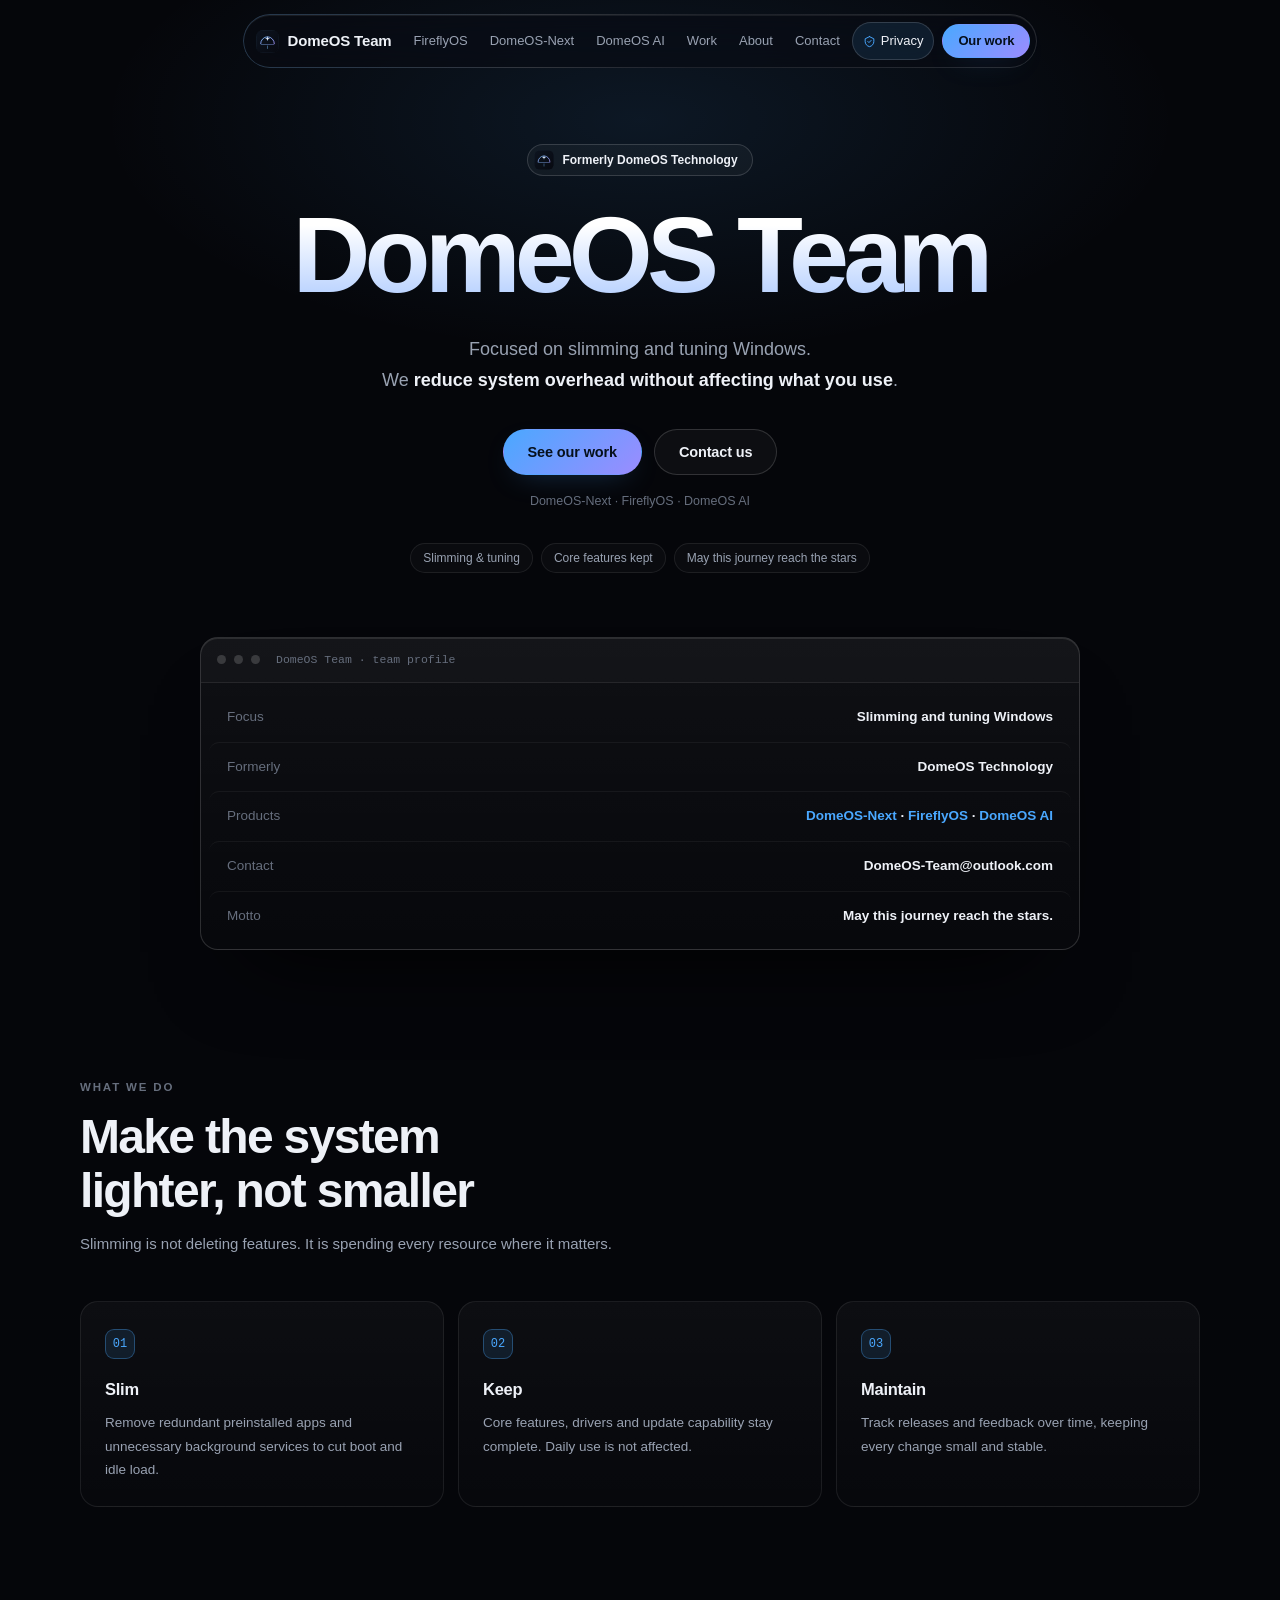
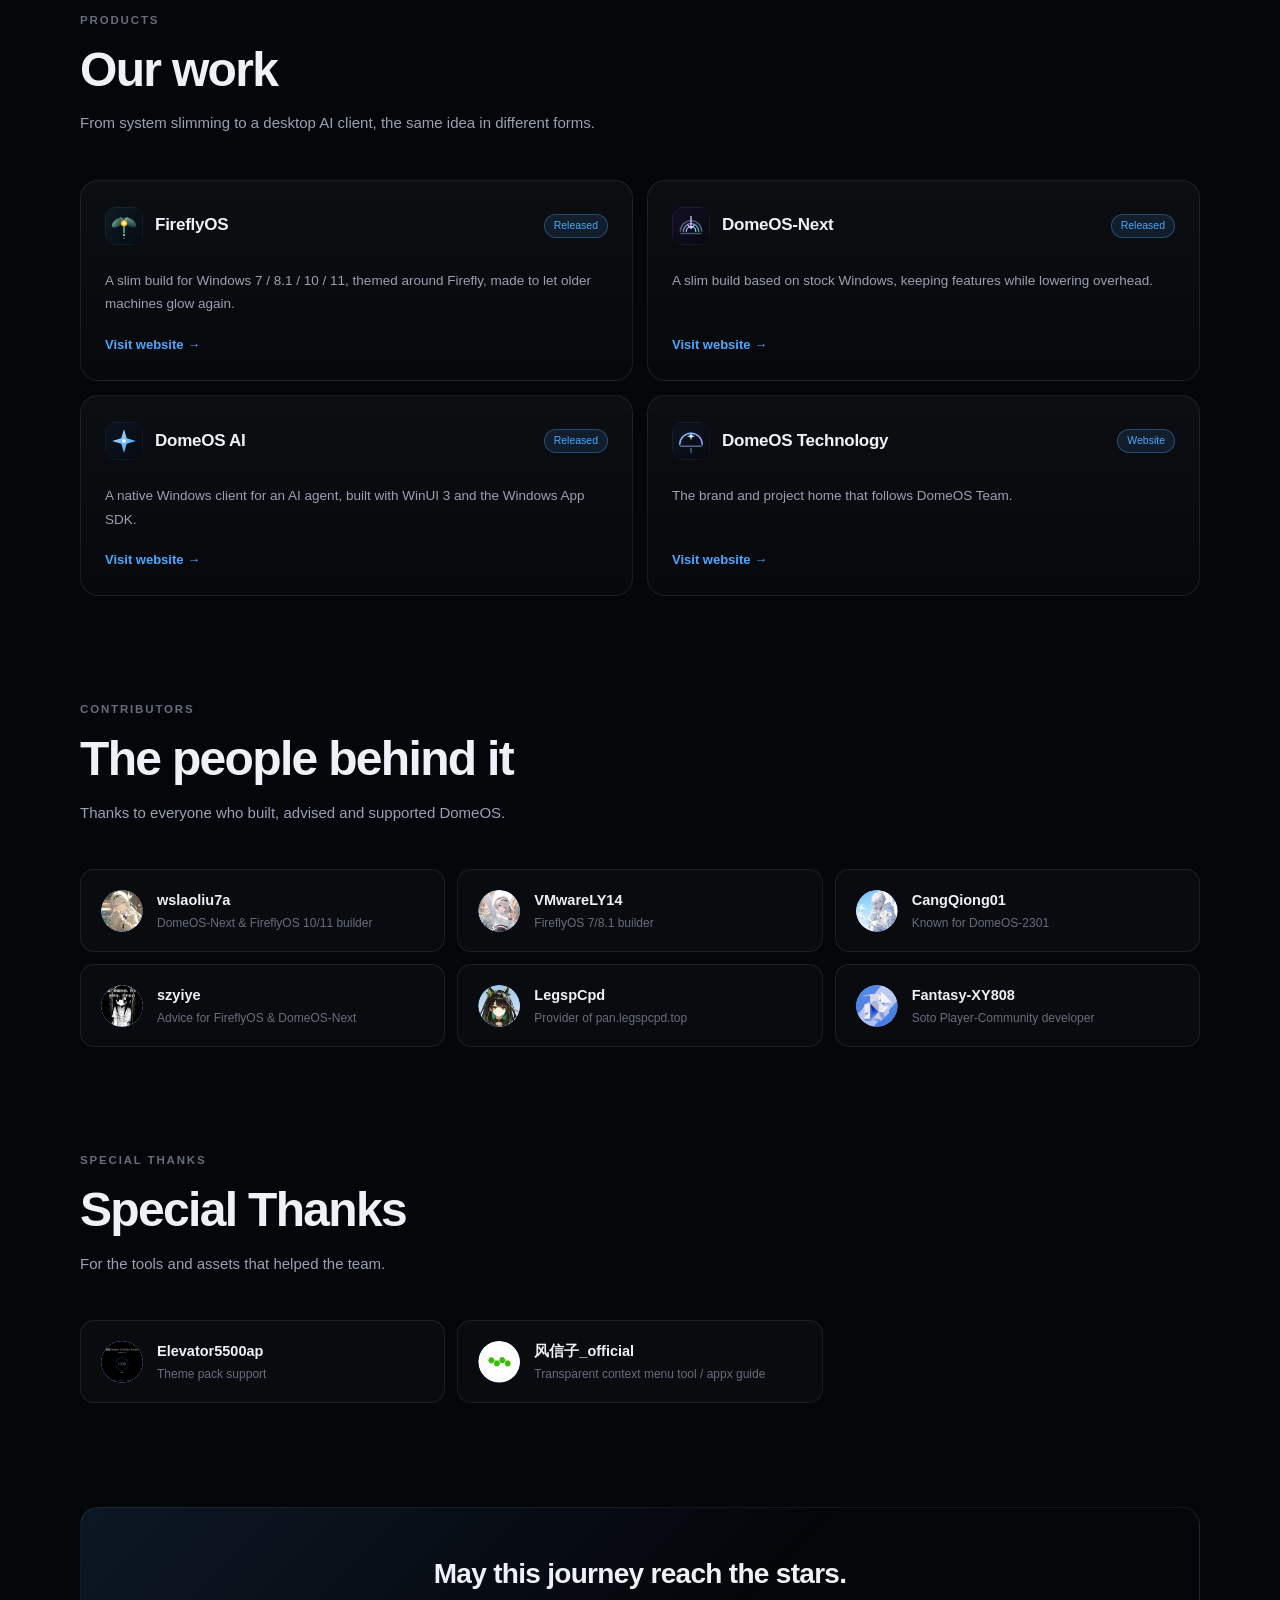
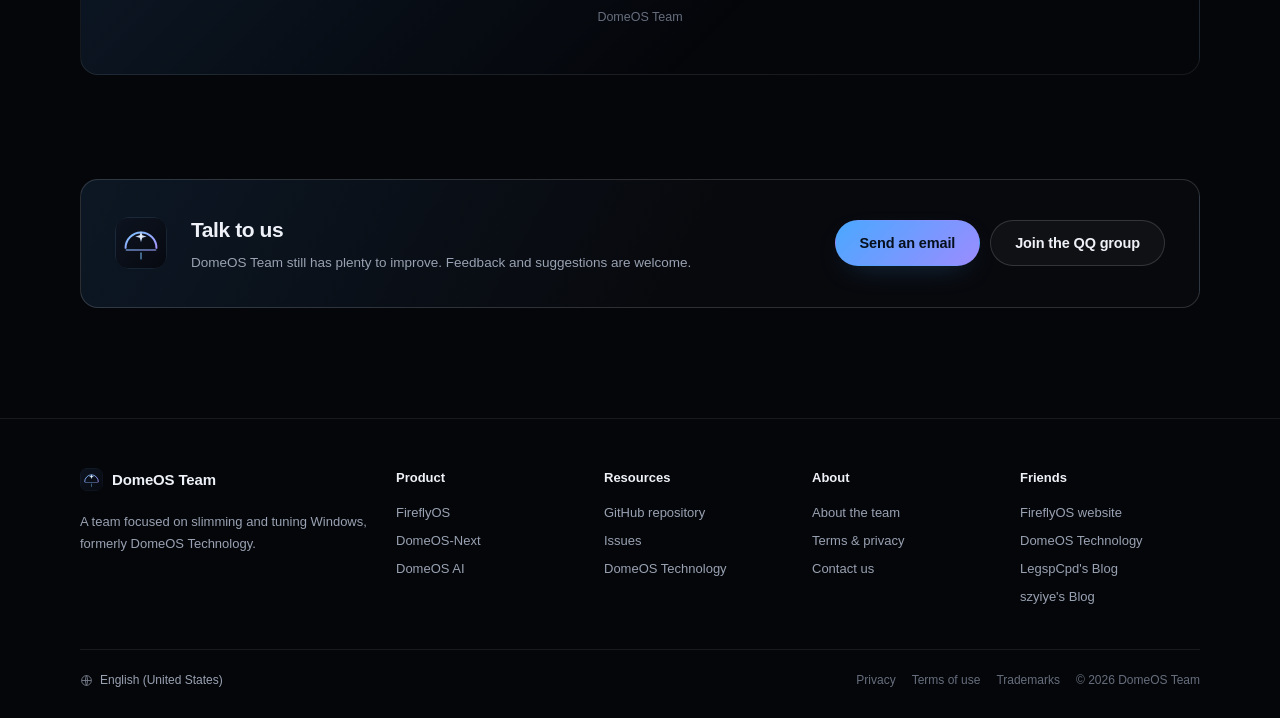
==== en/index.html @ 88a4a245 "feat: 光标特色化并修复点击缩放" ====
<!DOCTYPE html>
<html lang="en">
<head>
<meta charset="UTF-8" />
<meta name="viewport" content="width=device-width, initial-scale=1.0" />
<title>DomeOS Team — Slimming and tuning Windows</title>
<meta name="description" content="DomeOS Team focuses on slimming and tuning Windows. Formerly DomeOS Technology, the team builds DomeOS-Next, FireflyOS and DomeOS AI." />
<meta name="theme-color" content="#05060a" />
<meta name="color-scheme" content="dark" />
<meta property="og:type" content="website" />
<meta property="og:title" content="DomeOS Team — Slimming and tuning Windows" />
<meta property="og:description" content="We reduce Windows overhead without affecting what you use." />
<link rel="icon" href="../assets/logo.svg" type="image/svg+xml" />
<style>html{background:#05060a;color-scheme:dark}</style>
<link rel="stylesheet" href="../assets/style.css?v=8" />
<link rel="stylesheet" href="../assets/theme.css" />
</head>
<body>

<div class="bg-scene" aria-hidden="true">
  <span class="orb o1"></span>
  <span class="orb o2"></span>
</div>

<header class="site-header">
  <div class="nav-inner">
    <a class="brand" href="#" aria-label="DomeOS Team home">
      <img class="mark" src="../assets/logo.svg" alt="" />
      <span>DomeOS Team</span>
    </a>
    <nav class="nav-links" id="navLinks" aria-label="Main navigation">
      <span class="nav-hover" aria-hidden="true"></span>
      <a href="https://liu7pro.github.io/FireflyOS/">FireflyOS</a>
      <a href="https://liu7pro.github.io/DomeOS-Next/">DomeOS-Next</a>
      <a href="https://liu7pro.github.io/">DomeOS AI</a>
      <a href="#products">Work</a>
      <a href="#people">About</a>
      <a href="#contact">Contact</a>
      <a class="nav-privacy" href="../legal.html" aria-label="Terms and privacy policy">
        <svg viewBox="0 0 24 24" fill="none" stroke="currentColor" stroke-width="1.8" stroke-linecap="round" stroke-linejoin="round"><path d="M12 3l8 4v5c0 4.5-3.4 8.6-8 9.5C7.4 20.6 4 16.5 4 12V7l8-4z" /><path d="m9 12 2 2 4-4" /></svg>
        Privacy
      </a>
    </nav>
    <div class="nav-actions">
      <a class="btn btn-primary btn-sm" href="#products">Our work</a>
      <button class="menu-toggle" id="menuToggle" type="button" aria-label="Open menu" aria-expanded="false" aria-controls="navLinks">
        <svg width="17" height="17" viewBox="0 0 24 24" fill="none" stroke="currentColor" stroke-width="2" stroke-linecap="round"><path d="M4 7h16M4 12h16M4 17h16"/></svg>
      </button>
    </div>
  </div>
</header>

<main>
  <section class="hero">
    <div class="container">
      <div class="hero-badge">
        <img src="../assets/logo.svg" alt="" />
        <b>Formerly DomeOS Technology</b>
      </div>
      <h1>DomeOS Team</h1>
      <p class="lead">
        Focused on slimming and tuning Windows.<br />
        We <strong>reduce system overhead without affecting what you use</strong>.
      </p>
      <div class="hero-actions">
        <a class="btn btn-primary" href="#products">See our work</a>
        <a class="btn btn-ghost" href="#contact">Contact us</a>
      </div>
      <p class="hero-note">DomeOS-Next · FireflyOS · DomeOS AI</p>

      <div class="hero-chips">
        <span>Slimming &amp; tuning</span>
        <span>Core features kept</span>
        <span>May this journey reach the stars</span>
      </div>

      <div class="showcase reveal">
        <div class="showcase-head">
          <span class="dot"></span><span class="dot"></span><span class="dot"></span>
          <span class="showcase-title">DomeOS Team · team profile</span>
        </div>
        <div class="showcase-body">
          <div class="spec-row"><span>Focus</span><b>Slimming and tuning Windows</b></div>
          <div class="spec-row"><span>Formerly</span><b>DomeOS Technology</b></div>
          <div class="spec-row"><span>Products</span><b><em>DomeOS-Next</em> · <em>FireflyOS</em> · <em>DomeOS AI</em></b></div>
          <div class="spec-row"><span>Contact</span><b>DomeOS-Team@outlook.com</b></div>
          <div class="spec-row"><span>Motto</span><b>May this journey reach the stars.</b></div>
        </div>
      </div>
    </div>
  </section>

  <section class="section" id="about">
    <div class="container">
      <div class="section-head reveal">
        <span class="eyebrow">What We Do</span>
        <h2 class="section-title">Make the system lighter, not smaller</h2>
        <p class="section-sub">Slimming is not deleting features. It is spending every resource where it matters.</p>
      </div>

      <div class="grid-3">
        <article class="card reveal">
          <span class="card-index">01</span>
          <h3>Slim</h3>
          <p>Remove redundant preinstalled apps and unnecessary background services to cut boot and idle load.</p>
        </article>
        <article class="card reveal">
          <span class="card-index">02</span>
          <h3>Keep</h3>
          <p>Core features, drivers and update capability stay complete. Daily use is not affected.</p>
        </article>
        <article class="card reveal">
          <span class="card-index">03</span>
          <h3>Maintain</h3>
          <p>Track releases and feedback over time, keeping every change small and stable.</p>
        </article>
      </div>
    </div>
  </section>

  <section class="section" id="products">
    <div class="container">
      <div class="section-head reveal">
        <span class="eyebrow">Products</span>
        <h2 class="section-title">Our work</h2>
        <p class="section-sub">From system slimming to a desktop AI client, the same idea in different forms.</p>
      </div>

      <div class="grid-2">
        <article class="card product-card reveal">
          <div class="product-top">
            <img src="../assets/fireflyos.svg" alt="" />
            <h3>FireflyOS</h3>
            <span class="state">Released</span>
          </div>
          <p>A slim build for Windows 7 / 8.1 / 10 / 11, themed around Firefly, made to let older machines glow again.</p>
          <a class="product-link" href="https://liu7pro.github.io/FireflyOS/">Visit website →</a>
        </article>

        <article class="card product-card reveal">
          <div class="product-top">
            <img src="../assets/domeos-next.svg" alt="" />
            <h3>DomeOS-Next</h3>
            <span class="state">Released</span>
          </div>
          <p>A slim build based on stock Windows, keeping features while lowering overhead.</p>
          <a class="product-link" href="https://liu7pro.github.io/DomeOS-Next/">Visit website →</a>
        </article>

        <article class="card product-card reveal">
          <div class="product-top">
            <img src="../assets/domeos-ai.svg" alt="" />
            <h3>DomeOS AI</h3>
            <span class="state">Released</span>
          </div>
          <p>A native Windows client for an AI agent, built with WinUI 3 and the Windows App SDK.</p>
          <a class="product-link" href="https://liu7pro.github.io/">Visit website →</a>
        </article>

        <article class="card product-card reveal">
          <div class="product-top">
            <img src="../assets/logo.svg" alt="" />
            <h3>DomeOS Technology</h3>
            <span class="state">Website</span>
          </div>
          <p>The brand and project home that follows DomeOS Team.</p>
          <a class="product-link" href="https://cangqiong01.github.io/" target="_blank" rel="noopener">Visit website →</a>
        </article>
      </div>
    </div>
  </section>

  <section class="section" id="people">
    <div class="container">
      <div class="section-head reveal">
        <span class="eyebrow">Contributors</span>
        <h2 class="section-title">The people behind it</h2>
        <p class="section-sub">Thanks to everyone who built, advised and supported DomeOS.</p>
      </div>

      <div class="members">
        <div class="member reveal">
          <span class="avatar"><img src="../assets/people/wslaoliu7a.jpg" alt="" /></span>
          <div><b><a href="https://space.bilibili.com/1834614293" target="_blank" rel="noopener">wslaoliu7a</a></b><span>DomeOS-Next &amp; FireflyOS 10/11 builder</span></div>
        </div>
        <div class="member reveal">
          <span class="avatar"><img src="../assets/people/vmwarely14.jpg" alt="" /></span>
          <div><b><a href="https://space.bilibili.com/1227511340" target="_blank" rel="noopener">VMwareLY14</a></b><span>FireflyOS 7/8.1 builder</span></div>
        </div>
        <div class="member reveal">
          <span class="avatar"><img src="../assets/people/cangqiong01.jpg" alt="" /></span>
          <div><b><a href="https://space.bilibili.com/1995157657" target="_blank" rel="noopener">CangQiong01</a></b><span>Known for DomeOS-2301</span></div>
        </div>
        <div class="member reveal">
          <span class="avatar"><img src="../assets/people/szyiye.jpg" alt="" /></span>
          <div><b><a href="https://space.bilibili.com/3493112219437191" target="_blank" rel="noopener">szyiye</a></b><span>Advice for FireflyOS &amp; DomeOS-Next</span></div>
        </div>
        <div class="member reveal">
          <span class="avatar"><img src="../assets/people/legspcpd.jpg" alt="" /></span>
          <div><b><a href="https://space.bilibili.com/1614911881" target="_blank" rel="noopener">LegspCpd</a></b><span>Provider of pan.legspcpd.top</span></div>
        </div>
        <div class="member reveal">
          <span class="avatar"><img src="../assets/people/fantasy-xy808.jpg" alt="" /></span>
          <div><b><a href="https://github.com/Fantasy-XY808" target="_blank" rel="noopener">Fantasy-XY808</a></b><span>Soto Player-Community developer</span></div>
        </div>
      </div>
    </div>
  </section>

  <section class="section" id="special-thanks">
    <div class="container">
      <div class="section-head reveal">
        <span class="eyebrow">Special Thanks</span>
        <h2 class="section-title">Special Thanks</h2>
        <p class="section-sub">For the tools and assets that helped the team.</p>
      </div>

      <div class="members">
        <a class="member reveal" href="https://space.bilibili.com/449530793" target="_blank" rel="noopener">
          <span class="avatar"><img src="../assets/people/elevator5500ap.jpg" alt="" /></span>
          <div><b>Elevator5500ap</b><span>Theme pack support</span></div>
        </a>
        <a class="member reveal" href="https://space.bilibili.com/3494369573210315" target="_blank" rel="noopener">
          <span class="avatar"><img src="../assets/people/fengxinzi.jpg" alt="" /></span>
          <div><b>风信子_official</b><span>Transparent context menu tool / appx guide</span></div>
        </a>
      </div>
    </div>
  </section>

  <section class="section">
    <div class="container">
      <div class="quote reveal">
        <p>May this journey reach the stars.</p>
        <span>DomeOS Team</span>
      </div>
    </div>
  </section>

  <section class="section" id="contact">
    <div class="container">
      <div class="cta-panel reveal">
        <img src="../assets/logo.svg" alt="" />
        <div class="cta-text">
          <h2>Talk to us</h2>
          <p>DomeOS Team still has plenty to improve. Feedback and suggestions are welcome.</p>
        </div>
        <div class="cta-actions">
          <a class="btn btn-primary" href="mailto:DomeOS-Team@outlook.com">Send an email</a>
          <a class="btn btn-ghost" href="https://qun.qq.com/universal-share/share?ac=1&amp;authKey=lsKOJb8erMGhbsJXod%2B0XTAJxQ8RF/%2BQDX3nmfKz8e3SiW0r%2B7hkaf/28XpO9nh5&amp;busi_data=eyJncm91cENvZGUiOiIxMDQ5NTQyNDIwIiwidG9rZW4iOiJ4a1FiQUh0Q21RVmZxanIxY2dqbWt4aGc0bFlTWHdSUWsyQXdObTZ2cWdiSGEwT052ZmpMKzJ1WmozRFE4NWJEIiwidWluIjoiMTEwMTA5MzIwMyJ9&amp;data=-XsAtAnDk5faXxqsnAo9xvDbPF-DuU3LQBIiDjzuflaYwJnzTMtLfC0toC08eZRQzPF8kByGo5tEKezTOdJegwe347--ObzlwH6d-yCqGNU&amp;svctype=5&amp;tempid=h5_group_info" target="_blank" rel="noopener">Join the QQ group</a>
        </div>
      </div>
    </div>
  </section>
</main>

<footer class="site-footer">
  <div class="container footer-inner">
    <div class="footer-brand">
      <a class="brand" href="#">
        <img class="mark" src="../assets/logo.svg" alt="" />
        <span>DomeOS Team</span>
      </a>
      <p>A team focused on slimming and tuning Windows, formerly DomeOS Technology.</p>
    </div>
    <div class="footer-col">
      <h4>Product</h4>
      <a href="https://liu7pro.github.io/FireflyOS/">FireflyOS</a>
      <a href="https://liu7pro.github.io/DomeOS-Next/">DomeOS-Next</a>
      <a href="https://liu7pro.github.io/">DomeOS AI</a>
    </div>
    <div class="footer-col">
      <h4>Resources</h4>
      <a href="https://github.com/liu7pro/DomeOS-Team" target="_blank" rel="noopener">GitHub repository</a>
      <a href="https://github.com/liu7pro/DomeOS-Team/issues" target="_blank" rel="noopener">Issues</a>
      <a href="https://cangqiong01.github.io/" target="_blank" rel="noopener">DomeOS Technology</a>
    </div>
    <div class="footer-col">
      <h4>About</h4>
      <a href="#about">About the team</a>
      <a href="../legal.html">Terms &amp; privacy</a>
      <a href="mailto:DomeOS-Team@outlook.com">Contact us</a>
    </div>
    <div class="footer-col">
      <h4>Friends</h4>
      <a href="https://liu7pro.github.io/FireflyOS/">FireflyOS website</a>
      <a href="https://cangqiong01.github.io/" target="_blank" rel="noopener">DomeOS Technology</a>
      <a href="https://www.legspcpd.top/" target="_blank" rel="noopener">LegspCpd's Blog</a>
      <a href="https://blog.szyiye.cn" target="_blank" rel="noopener">szyiye's Blog</a>
    </div>
  </div>
  <div class="container footer-bottom">
    <a class="footer-lang" href="../index.html">
      <svg viewBox="0 0 24 24" fill="none" stroke="currentColor" stroke-width="1.6"><circle cx="12" cy="12" r="9" /><path d="M3 12h18M12 3c2.5 2.6 2.5 15.4 0 18M12 3c-2.5 2.6-2.5 15.4 0 18" /></svg>
      English (United States)
    </a>
    <div class="footer-legal">
      <a href="../legal.html">Privacy</a>
      <a href="../legal.html">Terms of use</a>
      <a href="https://liu7pro.github.io/about.html">Trademarks</a>
      <a href="https://liu7pro.github.io/DomeOS-Team/">© <span id="year">2026</span> DomeOS Team</a>
    </div>
  </div>
</footer>

<script src="../assets/main.js?v=8"></script>
</body>
</html>
---- assets/style.css ----
/* ============================================================
   DomeOS 系列官网 — 公共样式
   深色单主题 / 高斯模糊玻璃 / 胶囊按钮 / 入场动画
   ============================================================ */

:root {
  --bg: #05060a;
  --bg-soft: #080a10;
  --surface: #0b0e14;
  --surface-2: #10141c;
  --border: rgba(255, 255, 255, 0.08);
  --border-strong: rgba(255, 255, 255, 0.15);
  --text: #eef1f7;
  --muted: #99a2b2;
  --faint: #666e7d;
  --accent: #4aa8ff;
  --accent-2: #9b8cff;
  --accent-soft: rgba(74, 168, 255, 0.12);
  --accent-line: rgba(74, 168, 255, 0.35);
  --h1-end: #a9c8ff;
  --btn-text: #06101c;
  --radius: 18px;
  --max: 1120px;
  --header-h: 72px;
  --ease: cubic-bezier(0.22, 1, 0.36, 1);
  --font: "Segoe UI Variable Display", "Segoe UI", -apple-system,
    BlinkMacSystemFont, "Microsoft YaHei UI", "PingFang SC", "Hiragino Sans GB",
    sans-serif;
  --mono: "Cascadia Code", "SFMono-Regular", Consolas, "Liberation Mono", monospace;
  color-scheme: dark;
}

*,
*::before,
*::after { box-sizing: border-box; }

html {
  scroll-behavior: smooth;
  -webkit-text-size-adjust: 100%;
}

body {
  margin: 0;
  font-family: var(--font);
  background: var(--bg);
  color: var(--text);
  font-size: 16px;
  line-height: 1.7;
  -webkit-font-smoothing: antialiased;
  overflow-x: hidden;
}

a { color: inherit; text-decoration: none; }
img, svg { display: block; max-width: 100%; }
h1, h2, h3, h4, p, ul, li, figure { margin: 0; padding: 0; }
li { list-style: none; }
button { font: inherit; color: inherit; background: none; border: none; }

.container {
  width: min(var(--max), calc(100% - 48px));
  margin-inline: auto;
}

/* ---------- 背景 ---------- */
.bg-scene {
  position: fixed;
  inset: 0;
  z-index: -1;
  overflow: hidden;
  pointer-events: none;
  background: var(--bg);
}
.bg-scene .orb {
  position: absolute;
  width: 58vw;
  height: 58vw;
  max-width: 820px;
  max-height: 820px;
  border-radius: 50%;
  filter: blur(90px);
  opacity: 0.24;
  animation: orbMove 30s ease-in-out infinite alternate;
}
.bg-scene .o1 {
  top: -22vw;
  left: 2vw;
  background: radial-gradient(circle, var(--accent), transparent 66%);
}
.bg-scene .o2 {
  top: 8vh;
  right: -20vw;
  background: radial-gradient(circle, var(--accent-2), transparent 66%);
  opacity: 0.18;
  animation-delay: -14s;
  animation-duration: 36s;
}
@keyframes orbMove {
  from { transform: translate3d(0, 0, 0) scale(1); }
  to { transform: translate3d(46px, 34px, 0) scale(1.12); }
}

/* ---------- 顶部导航：悬浮胶囊 ---------- */
.site-header {
  position: sticky;
  top: 0;
  z-index: 50;
  padding: 14px 0 4px;
  background: transparent;
  pointer-events: none;
}
.site-header .container { pointer-events: auto; }
.nav-inner {
  pointer-events: auto;
  position: relative;
  width: fit-content;
  max-width: calc(100% - 32px);
  height: 54px;
  margin-inline: auto;
  padding: 4px 6px 4px 12px;
  display: flex;
  align-items: center;
  gap: 6px;
  border-radius: 999px;
  border: 1px solid rgba(255, 255, 255, 0.09);
  background: rgba(10, 12, 18, 0.64);
  backdrop-filter: blur(18px) saturate(160%);
  -webkit-backdrop-filter: blur(18px) saturate(160%);
  box-shadow: 0 18px 44px -30px rgba(0, 0, 0, 0.95),
    inset 0 1px 0 rgba(255, 255, 255, 0.07);
  transition: background 0.3s, border-color 0.3s, box-shadow 0.3s;
}
.nav-inner::before {
  content: "";
  position: absolute;
  inset: -1px;
  border-radius: inherit;
  padding: 1px;
  background: linear-gradient(
    110deg,
    var(--accent-line),
    rgba(255, 255, 255, 0.16) 38%,
    transparent 58%,
    rgba(255, 255, 255, 0.1)
  );
  -webkit-mask: linear-gradient(#000 0 0) content-box, linear-gradient(#000 0 0);
  -webkit-mask-composite: xor;
  mask: linear-gradient(#000 0 0) content-box, linear-gradient(#000 0 0);
  mask-composite: exclude;
  opacity: 0.55;
  pointer-events: none;
  transition: opacity 0.3s;
}
.site-header.scrolled .nav-inner {
  background: rgba(8, 10, 15, 0.86);
  border-color: rgba(255, 255, 255, 0.13);
  box-shadow: 0 24px 54px -32px rgba(0, 0, 0, 1),
    inset 0 1px 0 rgba(255, 255, 255, 0.09);
}
.site-header.scrolled .nav-inner::before { opacity: 0.8; }
.brand {
  display: inline-flex;
  align-items: center;
  gap: 9px;
  font-weight: 650;
  font-size: 15px;
  letter-spacing: -0.01em;
  white-space: nowrap;
}
.brand .mark { width: 23px; height: 23px; border-radius: 7px; }
.nav-links {
  position: relative;
  display: flex;
  align-items: center;
  gap: 2px;
  margin-left: 6px;
  margin-right: 2px;
  font-size: 13.5px;
  color: var(--muted);
}
.nav-hover {
  position: absolute;
  top: 50%;
  left: 0;
  width: var(--pill-w, 0px);
  height: 30px;
  border-radius: 999px;
  border: 1px solid var(--border);
  background: var(--accent-soft);
  transform: translate(var(--pill-x, 0px), -50%);
  opacity: 0;
  pointer-events: none;
  transition: transform 0.42s cubic-bezier(0.34, 1.56, 0.64, 1),
    width 0.42s cubic-bezier(0.34, 1.56, 0.64, 1), opacity 0.2s;
  z-index: 1;
}
.nav-links.pill-on .nav-hover { opacity: 1; }
.nav-links a {
  position: relative;
  z-index: 2;
  padding: 7px 10px;
  border-radius: 999px;
  font-size: 13px;
  transition: color 0.2s, background 0.2s;
}
.nav-links a:hover { color: var(--text); background: transparent; }
.nav-links a.nav-privacy {
  display: inline-flex;
  align-items: center;
  gap: 5px;
  color: var(--text);
  border: 1px solid var(--border-strong);
  background: var(--accent-soft);
}
.nav-links a.nav-privacy svg { width: 13px; height: 13px; color: var(--accent); }
.nav-links a.nav-privacy:hover { background: rgba(255, 255, 255, 0.08); }
.nav-actions { margin-left: 0; display: flex; align-items: center; gap: 4px; }
.nav-actions .btn-sm {
  height: 34px;
  padding: 0 15px;
  font-size: 13px;
  border-radius: 999px;
}
.menu-toggle {
  display: none;
  width: 32px;
  height: 32px;
  border-radius: 50%;
  border: 0;
  background: transparent;
  align-items: center;
  justify-content: center;
  color: var(--muted);
  cursor: pointer;
  transition: background 0.2s, color 0.2s;
}
.menu-toggle:hover { background: rgba(255, 255, 255, 0.06); color: var(--text); }


/* ---------- 按钮 ---------- */
.btn {
  display: inline-flex;
  align-items: center;
  justify-content: center;
  gap: 8px;
  height: 46px;
  padding: 0 24px;
  border-radius: 999px;
  font-size: 14.5px;
  font-weight: 600;
  letter-spacing: -0.01em;
  white-space: nowrap;
  border: 1px solid transparent;
  cursor: pointer;
  transition: background 0.24s, border-color 0.24s, color 0.24s,
    transform 0.24s var(--ease), box-shadow 0.24s;
}
.btn svg { width: 16px; height: 16px; flex: none; }
.btn-primary {
  background: linear-gradient(135deg, var(--accent), var(--accent-2));
  color: var(--btn-text);
  box-shadow: 0 10px 30px -14px var(--accent-line);
}
.btn-primary:hover {
  transform: translateY(-2px);
  box-shadow: 0 16px 34px -14px var(--accent-line);
  filter: brightness(1.06);
}
.btn-ghost {
  background: rgba(255, 255, 255, 0.035);
  border-color: var(--border-strong);
  color: var(--text);
}
.btn-ghost:hover {
  background: rgba(255, 255, 255, 0.08);
  border-color: rgba(255, 255, 255, 0.24);
  transform: translateY(-2px);
}
.btn-sm { height: 36px; padding: 0 16px; font-size: 13px; }

/* ---------- Hero ---------- */
.hero {
  position: relative;
  padding: 72px 0 24px;
  text-align: center;
}
.hero::before {
  content: "";
  position: absolute;
  inset: -120px 0 auto;
  height: 560px;
  background: radial-gradient(
    ellipse 60% 60% at 50% 30%,
    var(--accent-soft),
    transparent 70%
  );
  pointer-events: none;
}
.hero-badge {
  position: relative;
  display: inline-flex;
  align-items: center;
  gap: 8px;
  margin-bottom: 26px;
  padding: 5px 14px 5px 6px;
  border-radius: 999px;
  border: 1px solid var(--border-strong);
  background: rgba(255, 255, 255, 0.035);
  font-size: 12px;
  color: var(--muted);
}
.hero-badge img { width: 20px; height: 20px; border-radius: 6px; }
.hero-badge b { color: var(--text); font-weight: 600; }
.hero h1 {
  position: relative;
  font-size: clamp(52px, 9.2vw, 108px);
  line-height: 0.98;
  letter-spacing: -0.055em;
  font-weight: 760;
  background: linear-gradient(180deg, #ffffff 22%, var(--h1-end) 100%);
  -webkit-background-clip: text;
  background-clip: text;
  color: transparent;
  -webkit-text-fill-color: transparent;
}
.hero .lead {
  position: relative;
  max-width: 660px;
  margin: 26px auto 0;
  font-size: clamp(15.5px, 1.6vw, 18px);
  color: var(--muted);
  text-wrap: pretty;
}
.hero .lead strong { color: var(--text); font-weight: 600; }
.hero-actions {
  position: relative;
  display: flex;
  justify-content: center;
  flex-wrap: wrap;
  gap: 12px;
  margin-top: 34px;
}
.hero-note {
  margin-top: 16px;
  font-size: 12.5px;
  color: var(--faint);
}
.hero-note a { color: var(--muted); text-decoration: underline; text-underline-offset: 3px; }
.hero-note a:hover { color: var(--text); }

.hero-chips {
  position: relative;
  display: flex;
  justify-content: center;
  flex-wrap: wrap;
  gap: 8px;
  margin-top: 30px;
  font-size: 12px;
  color: var(--muted);
}
.hero-chips span {
  padding: 4px 12px;
  border-radius: 999px;
  border: 1px solid var(--border);
  background: rgba(255, 255, 255, 0.025);
}

/* ---------- 展示面板 ---------- */
.showcase {
  position: relative;
  max-width: 880px;
  margin: 64px auto 0;
  border: 1px solid var(--border-strong);
  border-radius: var(--radius);
  background: linear-gradient(180deg, rgba(255, 255, 255, 0.045), rgba(255, 255, 255, 0.012));
  box-shadow: 0 50px 90px -48px rgba(0, 0, 0, 0.95),
    inset 0 1px 0 rgba(255, 255, 255, 0.1);
  overflow: hidden;
}
.showcase-head {
  display: flex;
  align-items: center;
  gap: 8px;
  padding: 12px 16px;
  border-bottom: 1px solid var(--border);
  background: rgba(255, 255, 255, 0.02);
}
.dot { width: 9px; height: 9px; border-radius: 50%; background: rgba(255, 255, 255, 0.16); }
.showcase-title {
  margin-left: 8px;
  font-family: var(--mono);
  font-size: 11.5px;
  color: var(--faint);
}
.showcase-body { padding: 10px 8px 8px; }
.spec-row {
  display: flex;
  align-items: baseline;
  justify-content: space-between;
  gap: 20px;
  padding: 13px 18px;
  border-radius: 10px;
  font-size: 13.5px;
}
.spec-row + .spec-row { border-top: 1px solid rgba(255, 255, 255, 0.05); }
.spec-row span { color: var(--faint); flex: none; }
.spec-row b { color: var(--text); font-weight: 550; text-align: right; }
.spec-row b em {
  font-style: normal;
  color: var(--accent);
}

/* ---------- 通用区块 ---------- */
.section { padding: 104px 0 0; }
.section-head { max-width: 700px; margin-bottom: 44px; }
.section-head.center { margin-inline: auto; text-align: center; }
.eyebrow {
  display: block;
  margin-bottom: 12px;
  font-size: 11.5px;
  font-weight: 650;
  letter-spacing: 0.16em;
  text-transform: uppercase;
  color: var(--faint);
}
.section-title {
  font-size: clamp(32px, 4.4vw, 48px);
  line-height: 1.12;
  letter-spacing: -0.035em;
  font-weight: 650;
  text-wrap: balance;
}
.section-sub {
  margin-top: 14px;
  font-size: 15px;
  color: var(--muted);
  text-wrap: pretty;
}

/* ---------- 卡片网格 ---------- */
.grid-3 {
  display: grid;
  grid-template-columns: repeat(3, minmax(0, 1fr));
  gap: 14px;
}
.grid-2 {
  display: grid;
  grid-template-columns: repeat(2, minmax(0, 1fr));
  gap: 14px;
}
.card {
  position: relative;
  padding: 26px 24px 24px;
  border-radius: var(--radius);
  border: 1px solid var(--border);
  background: linear-gradient(180deg, rgba(255, 255, 255, 0.035), rgba(255, 255, 255, 0.012));
  transition: border-color 0.3s, transform 0.3s var(--ease), background 0.3s;
  overflow: hidden;
}
.card::after {
  content: "";
  position: absolute;
  inset: 0;
  border-radius: inherit;
  background: radial-gradient(380px circle at var(--mx, 50%) var(--my, 0%), var(--accent-soft), transparent 65%);
  opacity: 0;
  transition: opacity 0.3s;
  pointer-events: none;
}
.card:hover {
  border-color: var(--accent-line);
  transform: translateY(-4px);
}
.card:hover::after { opacity: 1; }
.card > * { position: relative; z-index: 1; }
.card-index {
  display: inline-flex;
  align-items: center;
  justify-content: center;
  width: 30px;
  height: 30px;
  margin-bottom: 16px;
  border-radius: 9px;
  border: 1px solid var(--accent-line);
  background: var(--accent-soft);
  color: var(--accent);
  font-family: var(--mono);
  font-size: 12px;
}
.card h3 {
  font-size: 16.5px;
  font-weight: 650;
  letter-spacing: -0.015em;
}
.card p {
  margin-top: 8px;
  font-size: 13.5px;
  line-height: 1.75;
  color: var(--muted);
}
.card .tags { display: flex; flex-wrap: wrap; gap: 6px; margin-top: 16px; }
.card .tags span {
  padding: 3px 9px;
  border-radius: 999px;
  border: 1px solid var(--border);
  font-size: 11px;
  color: var(--faint);
}

/* ---------- 版本 ---------- */
.versions {
  display: grid;
  grid-template-columns: repeat(4, minmax(0, 1fr));
  gap: 12px;
}
.version-card {
  padding: 22px 20px;
  border-radius: 15px;
  border: 1px solid var(--border);
  background: rgba(255, 255, 255, 0.022);
  transition: border-color 0.3s, transform 0.3s var(--ease);
}
.version-card:hover { border-color: var(--accent-line); transform: translateY(-3px); }
.version-card .v {
  font-family: var(--mono);
  font-size: 24px;
  font-weight: 650;
  letter-spacing: -0.04em;
  color: var(--text);
}
.version-card .v small {
  margin-left: 4px;
  font-family: var(--font);
  font-size: 11px;
  font-weight: 500;
  color: var(--accent);
}
.version-card p { margin-top: 6px; font-size: 12.5px; color: var(--muted); }
.version-card .maker {
  display: block;
  margin-top: 14px;
  padding-top: 12px;
  border-top: 1px solid var(--border);
  font-size: 11.5px;
  color: var(--faint);
}

/* ---------- 产品 ---------- */
.product-card { display: flex; flex-direction: column; }
.product-top { display: flex; align-items: center; gap: 12px; margin-bottom: 16px; }
.product-top img { width: 38px; height: 38px; border-radius: 11px; }
.product-top h3 { font-size: 17px; }
.product-top .state {
  margin-left: auto;
  padding: 2px 9px;
  border-radius: 999px;
  font-size: 10.5px;
  color: var(--accent);
  background: var(--accent-soft);
  border: 1px solid var(--accent-line);
}
.product-card p { flex: 1; }
.product-link {
  display: inline-flex;
  align-items: center;
  gap: 6px;
  margin-top: 18px;
  font-size: 13px;
  font-weight: 600;
  color: var(--accent);
}
.product-link:hover { gap: 10px; }
.product-link { transition: gap 0.2s var(--ease); }

/* ---------- 团队 ---------- */
.members {
  display: grid;
  grid-template-columns: repeat(3, minmax(0, 1fr));
  gap: 12px;
}
.member {
  display: flex;
  align-items: center;
  gap: 14px;
  padding: 18px 20px;
  border-radius: 14px;
  border: 1px solid var(--border);
  background: rgba(255, 255, 255, 0.022);
  color: inherit;
  text-decoration: none;
  transition: border-color 0.3s, background 0.3s;
}
.member:hover { border-color: var(--border-strong); background: rgba(255, 255, 255, 0.04); }
.avatar {
  display: grid;
  place-items: center;
  width: 42px;
  height: 42px;
  flex: none;
  border-radius: 50%;
  overflow: hidden;
  clip-path: circle(50%);
  font-size: 15px;
  font-weight: 700;
  color: var(--btn-text);
  background: linear-gradient(135deg, var(--accent), var(--accent-2));
}
.avatar img { width: 100%; height: 100%; border-radius: 50%; clip-path: circle(50%); object-fit: cover; }
.member b { display: block; font-size: 14.5px; font-weight: 600; }
.member > div > span { display: block; font-size: 12px; color: var(--faint); }
.member a { transition: color 0.2s; }
.member a:hover { color: var(--accent); }

/* ---------- 引言 ---------- */
.quote {
  padding: 46px 32px;
  border-radius: var(--radius);
  border: 1px solid var(--border);
  background: linear-gradient(135deg, var(--accent-soft), transparent 60%);
  text-align: center;
}
.quote p {
  font-size: clamp(20px, 2.6vw, 28px);
  font-weight: 650;
  letter-spacing: -0.025em;
  line-height: 1.45;
  text-wrap: balance;
}
.quote span {
  display: block;
  margin-top: 12px;
  font-size: 12.5px;
  color: var(--faint);
}

/* ---------- CTA ---------- */
.cta-panel {
  display: flex;
  align-items: center;
  flex-wrap: wrap;
  gap: 24px;
  padding: 32px 34px;
  border-radius: var(--radius);
  border: 1px solid var(--border-strong);
  background: linear-gradient(120deg, var(--accent-soft), rgba(255, 255, 255, 0.015) 55%);
}
.cta-panel img { width: 52px; height: 52px; border-radius: 15px; flex: none; }
.cta-text h2 { font-size: 21px; font-weight: 650; letter-spacing: -0.02em; }
.cta-text p { margin-top: 4px; font-size: 13.5px; color: var(--muted); }
.cta-actions { margin-left: auto; display: flex; gap: 10px; flex-wrap: wrap; }

/* ---------- 协议页 ---------- */
.legal-hero {
  padding: clamp(64px, 8vw, 104px) 0 32px;
  border-bottom: 1px solid var(--border);
}
.legal-hero .eyebrow { margin-bottom: 14px; }
.legal-hero h1 {
  margin: 0 0 16px;
  font-size: clamp(36px, 5.6vw, 60px);
  line-height: 1.08;
  letter-spacing: -0.04em;
  font-weight: 650;
}
.legal-hero p {
  max-width: 720px;
  margin: 0;
  font-size: 15px;
  line-height: 1.8;
  color: var(--muted);
}
.legal-toc {
  display: flex;
  flex-wrap: wrap;
  gap: 8px;
  margin-top: 28px;
}
.legal-toc a {
  padding: 6px 12px;
  border: 1px solid var(--border);
  border-radius: 999px;
  font-size: 12px;
  color: var(--muted);
  transition: color 0.2s, border-color 0.2s, background 0.2s;
}
.legal-toc a:hover {
  color: var(--text);
  border-color: var(--border-strong);
  background: rgba(255, 255, 255, 0.04);
}
.legal-doc {
  max-width: 860px;
  margin: 0 auto;
  padding: 48px 0 96px;
  font-size: 14px;
  line-height: 1.9;
  color: var(--muted);
}
.legal-doc h2 {
  margin: 46px 0 14px;
  font-size: 23px;
  line-height: 1.35;
  letter-spacing: -0.02em;
  font-weight: 650;
  color: var(--text);
}
.legal-doc h2:first-child { margin-top: 0; }
.legal-doc h3 {
  margin: 28px 0 8px;
  font-size: 16px;
  font-weight: 600;
  color: var(--text);
}
.legal-doc p { margin: 0 0 10px; }
.legal-doc strong { color: var(--text); font-weight: 600; }
.legal-doc ul { margin: 0 0 14px; padding-left: 20px; }
.legal-doc li { margin: 5px 0; }
.legal-doc a {
  color: var(--accent);
  text-decoration: underline;
  text-underline-offset: 3px;
}
.legal-doc blockquote {
  margin: 18px 0 22px;
  padding: 16px 20px;
  border: 1px solid var(--border);
  border-left: 3px solid var(--accent);
  border-radius: 12px;
  background: rgba(255, 255, 255, 0.03);
}
.legal-doc blockquote p:last-child { margin-bottom: 0; }
.legal-doc table {
  display: block;
  width: 100%;
  overflow-x: auto;
  margin: 18px 0 22px;
  border-collapse: collapse;
  font-size: 12.5px;
}
.legal-doc th,
.legal-doc td {
  border: 1px solid var(--border);
  padding: 8px 10px;
  text-align: left;
  vertical-align: top;
}
.legal-doc th {
  color: var(--text);
  background: rgba(255, 255, 255, 0.05);
}
.legal-doc code {
  padding: 1px 5px;
  border-radius: 5px;
  background: rgba(255, 255, 255, 0.08);
  font-size: 0.92em;
}
@media (max-width: 760px) {
  .legal-hero { padding-top: 52px; }
  .legal-doc { padding: 36px 0 72px; }
  .legal-doc h2 { font-size: 20px; }
}

/* ---------- 页脚 ---------- */
.site-footer {
  margin-top: 110px;
  border-top: 1px solid var(--border);
  padding: 48px 0 28px;
}
.footer-inner {
  display: grid;
  grid-template-columns: 1.6fr repeat(4, 1fr);
  gap: 28px;
}
.footer-brand p {
  max-width: 320px;
  margin-top: 12px;
  font-size: 13px;
  color: var(--muted);
}
.footer-col h4 { font-size: 13px; font-weight: 600; margin-bottom: 10px; }
.footer-col a {
  display: block;
  padding: 3px 0;
  font-size: 13px;
  color: var(--muted);
  transition: color 0.2s;
}
.footer-col a:hover { color: var(--text); }
.footer-bottom {
  display: flex;
  align-items: center;
  justify-content: space-between;
  gap: 12px;
  flex-wrap: wrap;
  margin-top: 38px;
  padding-top: 20px;
  border-top: 1px solid var(--border);
  font-size: 12px;
  color: var(--faint);
}
.footer-lang {
  display: inline-flex;
  align-items: center;
  gap: 7px;
  color: var(--muted);
  transition: color .2s;
}
.footer-lang:hover { color: var(--text); }
.footer-lang svg { width: 13px; height: 13px; opacity: .8; }
.footer-legal {
  display: flex;
  flex-wrap: wrap;
  align-items: center;
  gap: 16px;
}
.footer-legal a { color: var(--faint); transition: color .2s; }
.footer-legal a:hover { color: var(--text); }

/* ---------- 入场动画 ---------- */
.reveal {
  opacity: 0;
  transform: translateY(20px);
  transition: opacity 0.75s var(--ease), transform 0.75s var(--ease);
}
.reveal.in { opacity: 1; transform: none; }

/* ---------- 响应式 ---------- */
@media (max-width: 960px) {
  .grid-3, .members { grid-template-columns: repeat(2, minmax(0, 1fr)); }
}

@media (max-width: 760px) {
  .nav-inner { width: calc(100% - 24px); }
  .nav-links { display: none; }
  .nav-actions { margin-left: auto; }
  .menu-toggle { display: inline-flex; }
  .nav-links.open {
    display: flex;
    position: absolute;
    top: calc(100% + 10px);
    left: 0;
    right: 0;
    flex-direction: column;
    align-items: stretch;
    gap: 2px;
    margin: 0;
    padding: 8px;
    background: rgba(10, 12, 18, 0.96);
    border: 1px solid var(--border-strong);
    border-radius: 18px;
    box-shadow: 0 24px 56px -28px rgba(0, 0, 0, 0.95);
    backdrop-filter: blur(20px);
  }
  .nav-links.open a { padding: 11px 14px; font-size: 14px; border-radius: 12px; }
  .nav-links.open a:hover { background: rgba(255, 255, 255, 0.05); }
  .hero { padding-top: 54px; }
  .hero-badge { margin-bottom: 22px; }
  .hero .lead { margin-top: 22px; }
  .section { padding-top: 78px; }
  .grid-3, .grid-2, .members { grid-template-columns: 1fr; }
  .versions { grid-template-columns: repeat(2, minmax(0, 1fr)); }
  .cta-actions { margin-left: 0; width: 100%; }
  .cta-actions .btn { flex: 1; }
  .footer-inner { grid-template-columns: 1fr 1fr; }
  .footer-brand { grid-column: 1 / -1; }
}

@media (max-width: 560px) {
  .container { width: calc(100% - 32px); }
  .hero h1 { font-size: 44px; }
  .hero-actions .btn { flex: 1 1 100%; }
  .showcase { margin-top: 44px; }
  .spec-row { padding: 12px 14px; }
  .spec-row b { font-size: 12.5px; }
  .versions { grid-template-columns: 1fr; }
  .cta-panel { padding: 24px 22px; }
  .footer-inner { grid-template-columns: 1fr; }
  .quote { padding: 34px 22px; }
}

@media (prefers-reduced-motion: reduce) {
  html { scroll-behavior: auto; }
  *, *::before, *::after {
    animation: none !important;
    transition: none !important;
  }
  .reveal { opacity: 1; transform: none; }
}

:root{--cursor-ring:var(--accent);--cursor-fill:var(--accent-soft);--cursor-glow:rgba(255,255,255,.16)}

/* ---------- 自定义光标（参考 Moonshot） ---------- */
.cursor-ring,
.cursor-dot {
  position: fixed;
  top: 0;
  left: 0;
  pointer-events: none;
  z-index: 9999;
  border-radius: 50%;
  opacity: 0;
  will-change: transform, opacity;
}
.cursor-ring {
  width: 36px;
  height: 36px;
  margin: -18px 0 0 -18px;
  border: 1.5px solid var(--cursor-ring, rgba(255, 255, 255, .7));
  box-shadow: 0 0 22px var(--cursor-glow, rgba(255, 255, 255, .2));
  transition: width .32s cubic-bezier(.16, 1, .3, 1), height .32s cubic-bezier(.16, 1, .3, 1),
              margin .32s cubic-bezier(.16, 1, .3, 1), background-color .3s ease,
              border-color .3s ease, opacity .3s ease, rotate .4s cubic-bezier(.16, 1, .3, 1),
              box-shadow .3s ease;
}
.cursor-dot {
  width: 5px;
  height: 5px;
  margin: -2.5px 0 0 -2.5px;
  background: var(--cursor-ring, #fff);
  transition: opacity .3s ease;
}
.cursor-ring.is-hover {
  width: 56px;
  height: 56px;
  margin: -28px 0 0 -28px;
  border-color: var(--cursor-ring, #fff);
  background-color: var(--cursor-fill, rgba(255, 255, 255, .12));
}

@media (hover: none), (pointer: coarse) {
  .cursor-ring, .cursor-dot { display: none; }
}
@media (hover: hover) and (pointer: fine) {
  html, body, a, button, .btn, input, textarea, select, [role="button"] { cursor: none; }
}
.cursor-ring.is-hover{rotate:10deg}

/* Team：双轨道旋转，悬停加速 */
.cursor-ring::before,
.cursor-ring::after {
  content: "";
  position: absolute;
  border-radius: 50%;
  pointer-events: none;
}
.cursor-ring::before {
  inset: -6px;
  border: 1px solid transparent;
  border-top-color: var(--accent);
  border-right-color: rgba(255, 255, 255, .18);
  animation: cursor-spin 2.2s linear infinite;
}
.cursor-ring::after {
  top: -4px;
  left: 50%;
  width: 5px;
  height: 5px;
  margin-left: -2.5px;
  background: var(--accent);
  box-shadow: 0 0 10px var(--accent);
  animation: cursor-spin 3.4s linear infinite reverse;
  transform-origin: 2.5px 22px;
}
.cursor-ring.is-hover::before { animation-duration: .9s; }
.cursor-ring.is-hover::after { animation-duration: 1.2s; }
@keyframes cursor-spin { to { transform: rotate(360deg); } }
---- assets/theme.css ----
:root {
  --accent: #4aa8ff;
  --accent-2: #9b8cff;
  --accent-soft: rgba(74, 168, 255, 0.11);
  --accent-line: rgba(74, 168, 255, 0.34);
  --h1-end: #aecbff;
  --btn-text: #06101c;
}
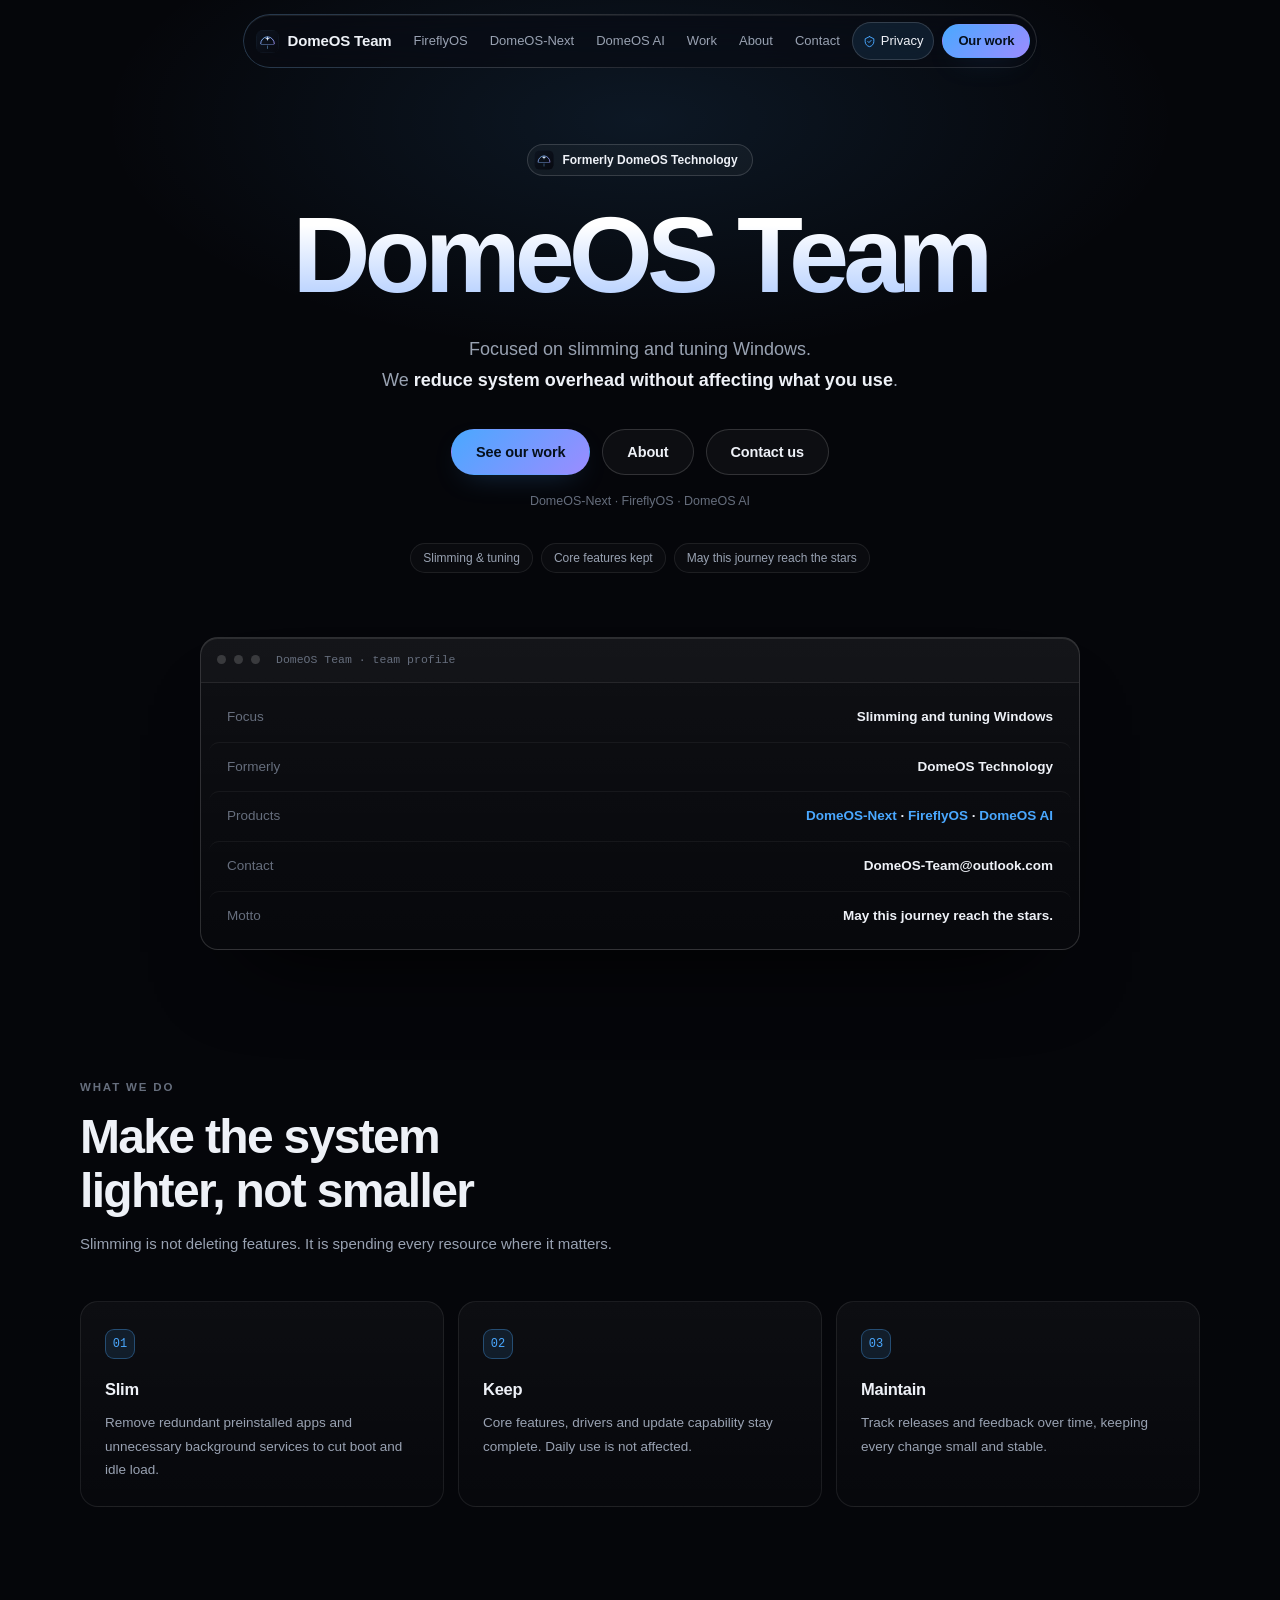
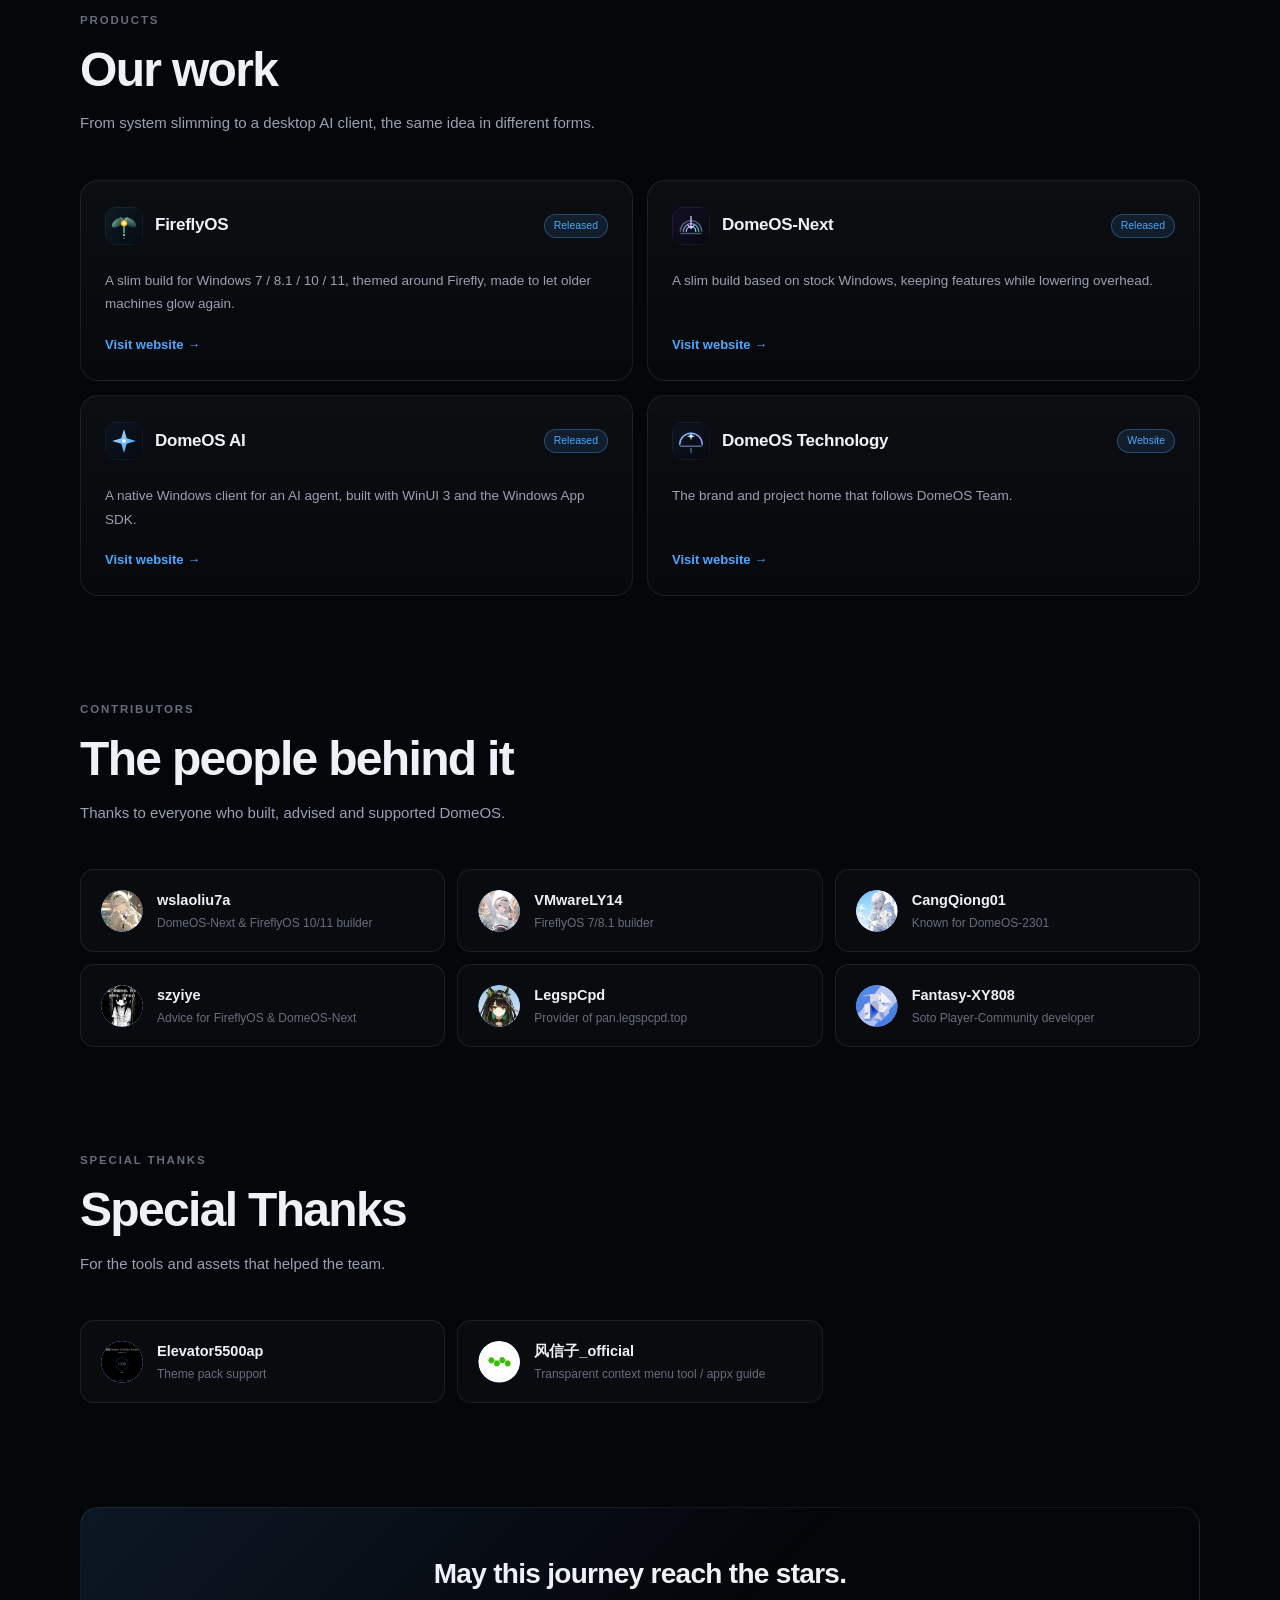
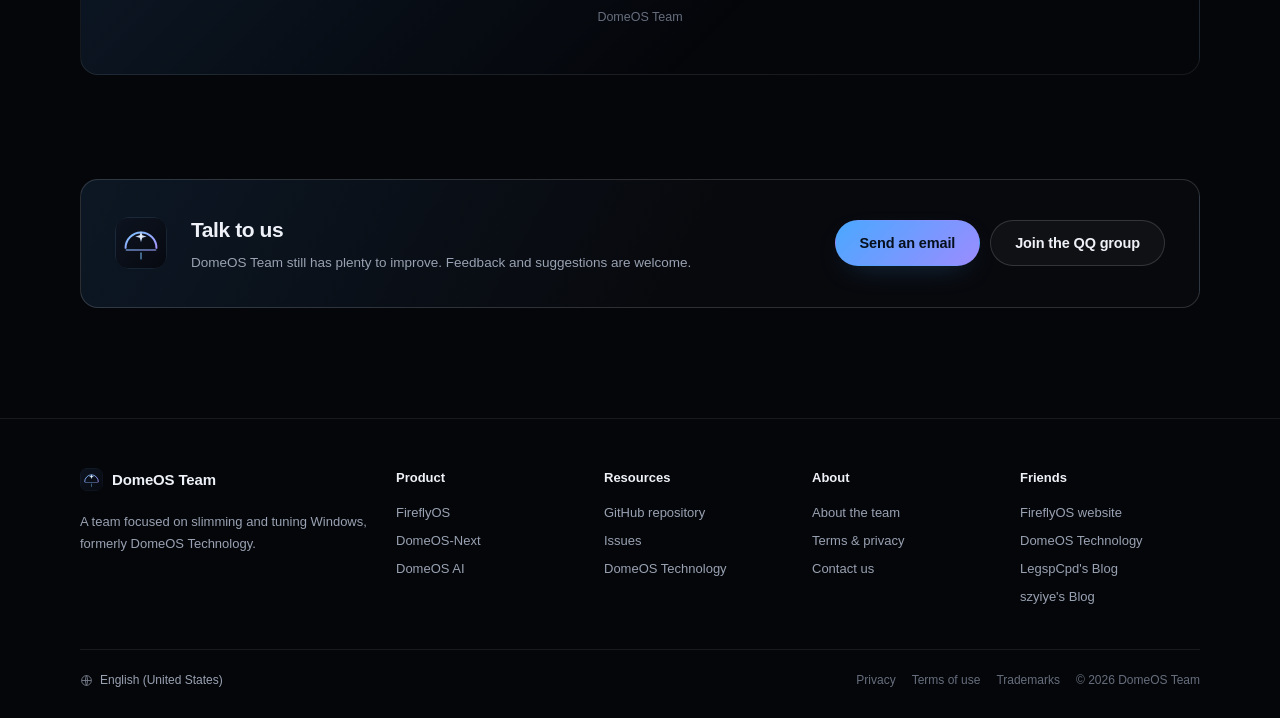
==== commit 146fd3f9: "feat: 首屏新增关于按钮" ====
--- a/en/index.html
+++ b/en/index.html
@@ -64,6 +64,7 @@
       </p>
       <div class="hero-actions">
         <a class="btn btn-primary" href="#products">See our work</a>
+        <a class="btn btn-ghost" href="#people">About</a>
         <a class="btn btn-ghost" href="#contact">Contact us</a>
       </div>
       <p class="hero-note">DomeOS-Next · FireflyOS · DomeOS AI</p>
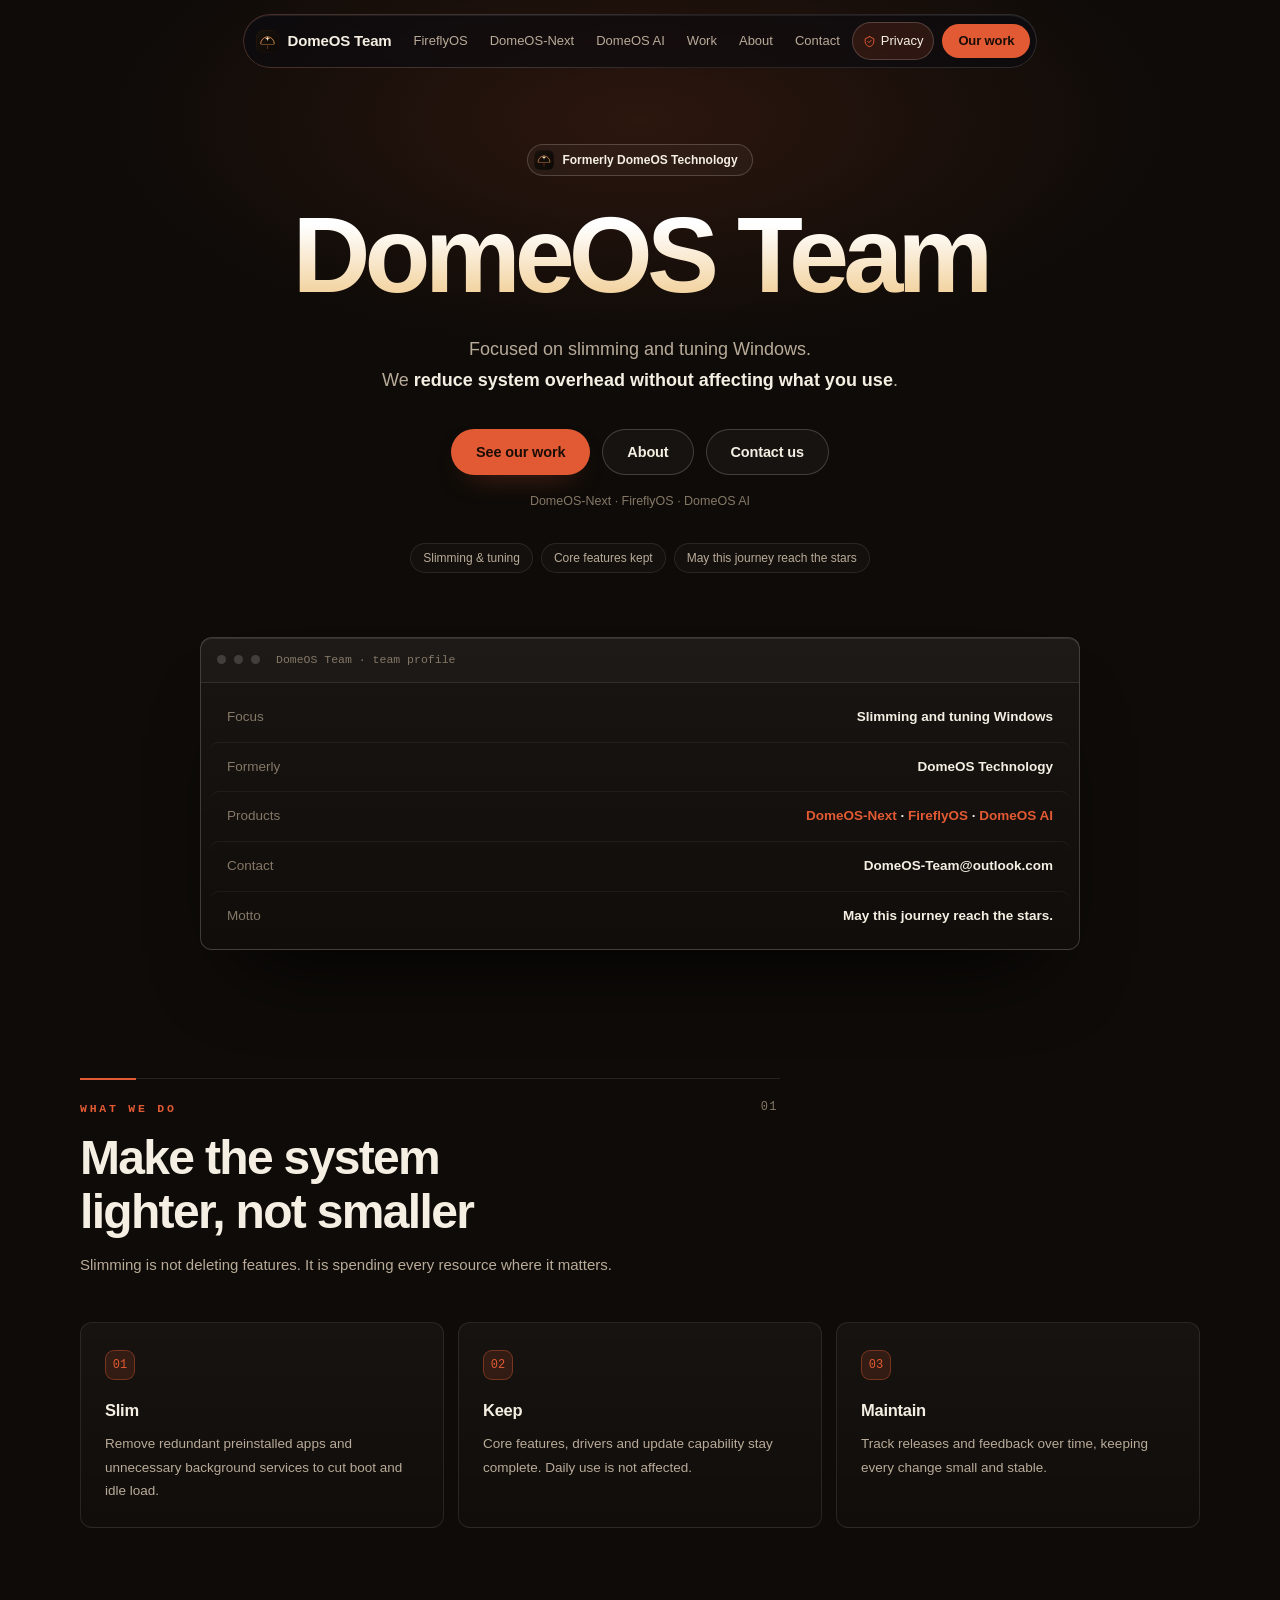
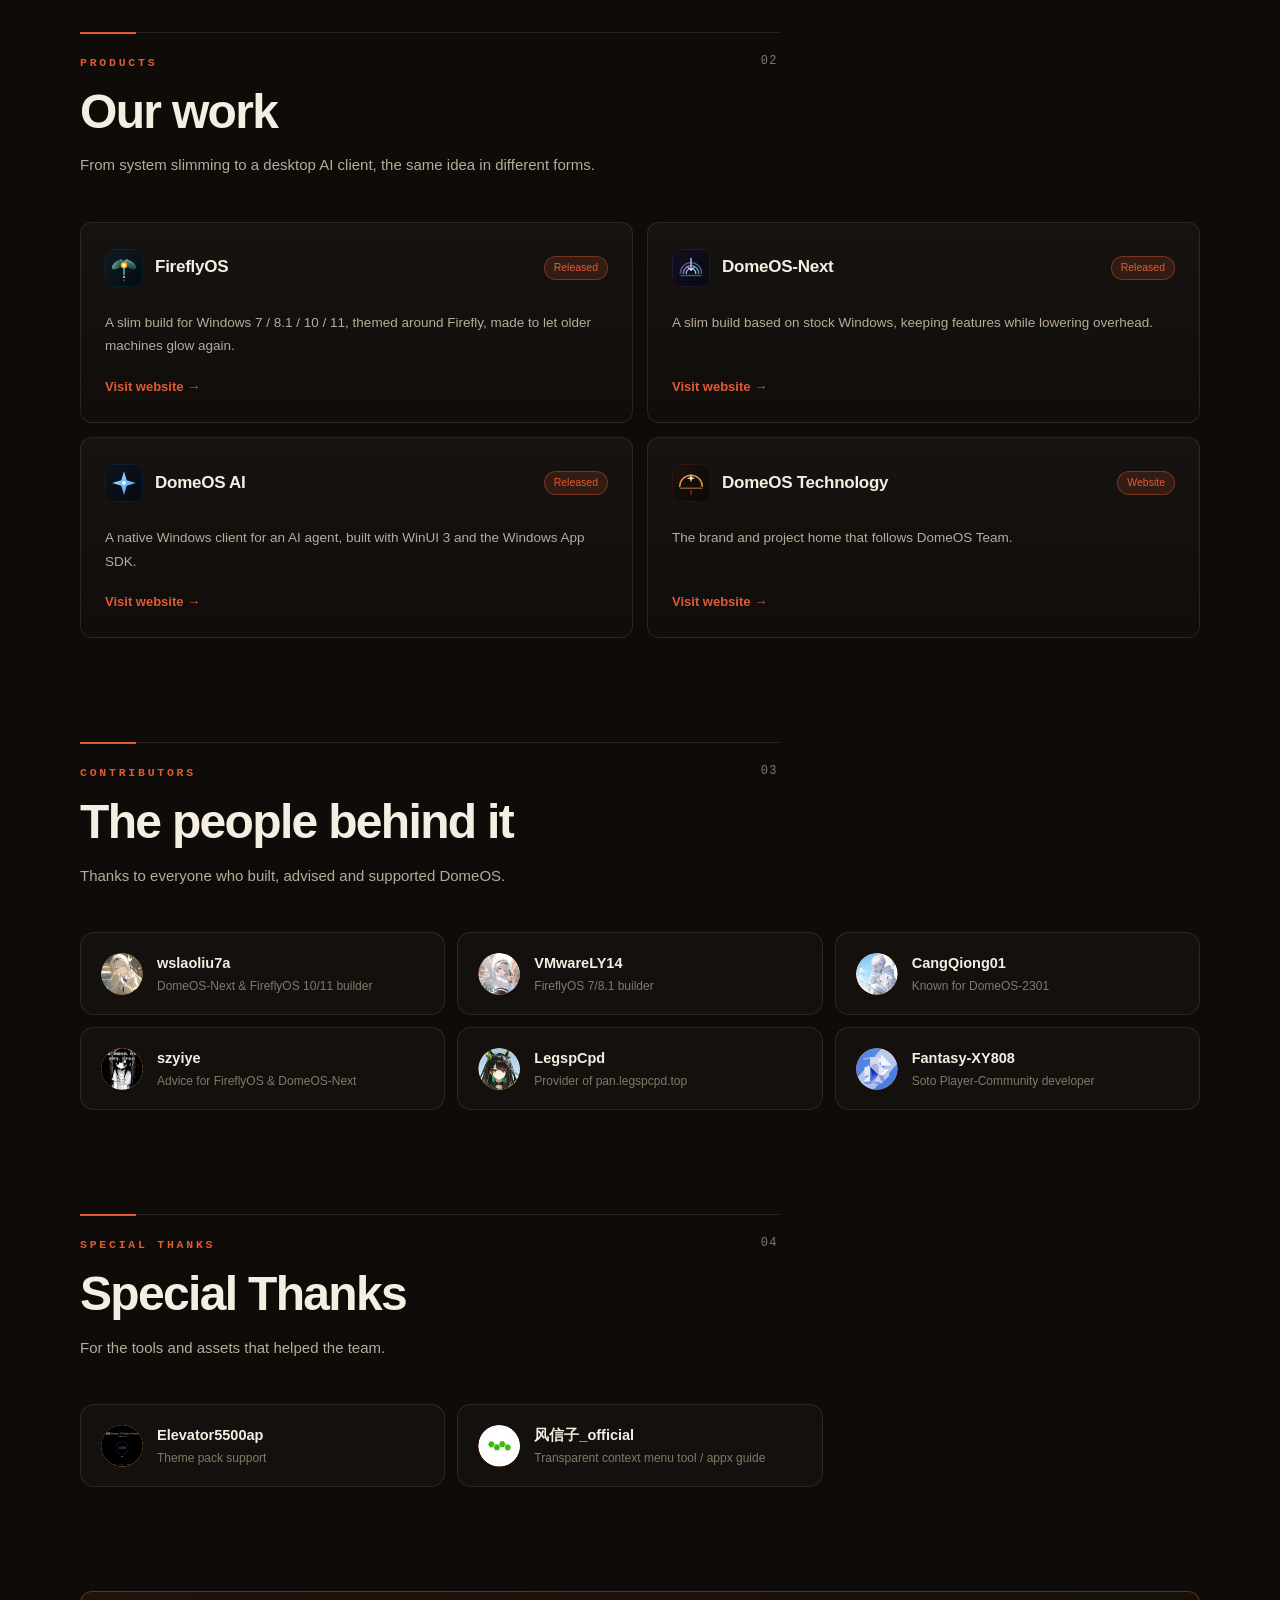
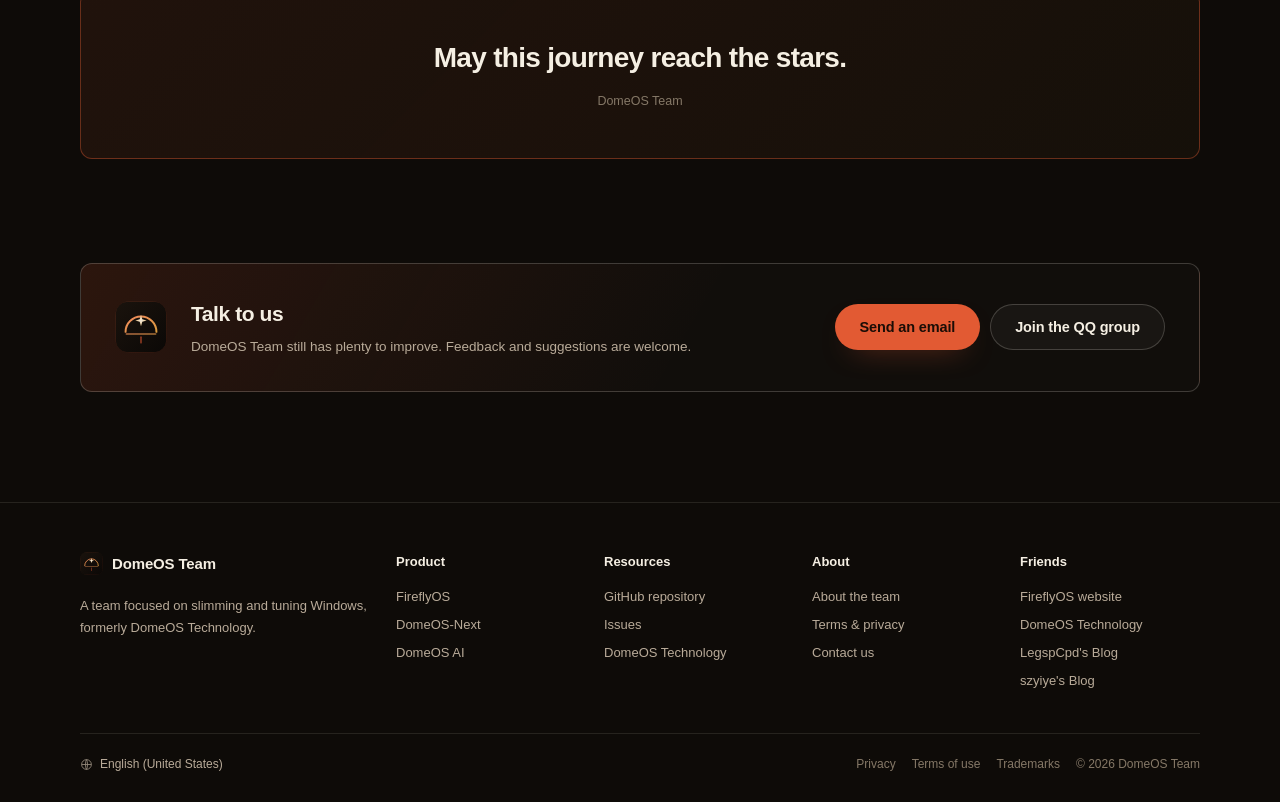
==== commit f23dc59f: "feat: 朱红琥珀印刷风配色与光标修复" ====
--- a/en/index.html
+++ b/en/index.html
@@ -12,7 +12,7 @@
 <meta property="og:description" content="We reduce Windows overhead without affecting what you use." />
 <link rel="icon" href="../assets/logo.svg" type="image/svg+xml" />
 <style>html{background:#05060a;color-scheme:dark}</style>
-<link rel="stylesheet" href="../assets/style.css?v=8" />
+<link rel="stylesheet" href="../assets/style.css?v=9" />
 <link rel="stylesheet" href="../assets/theme.css" />
 </head>
 <body>
@@ -304,6 +304,6 @@
   </div>
 </footer>
 
-<script src="../assets/main.js?v=8"></script>
+<script src="../assets/main.js?v=9"></script>
 </body>
 </html>
--- a/assets/style.css
+++ b/assets/style.css
@@ -4,22 +4,22 @@
    ============================================================ */
 
 :root {
-  --bg: #05060a;
-  --bg-soft: #080a10;
-  --surface: #0b0e14;
-  --surface-2: #10141c;
-  --border: rgba(255, 255, 255, 0.08);
-  --border-strong: rgba(255, 255, 255, 0.15);
-  --text: #eef1f7;
-  --muted: #99a2b2;
-  --faint: #666e7d;
-  --accent: #4aa8ff;
-  --accent-2: #9b8cff;
-  --accent-soft: rgba(74, 168, 255, 0.12);
-  --accent-line: rgba(74, 168, 255, 0.35);
-  --h1-end: #a9c8ff;
-  --btn-text: #06101c;
-  --radius: 18px;
+  --bg: #0e0b08;
+  --bg-soft: #13100b;
+  --surface: #17120d;
+  --surface-2: #1e1812;
+  --border: rgba(245, 239, 227, 0.10);
+  --border-strong: rgba(245, 239, 227, 0.20);
+  --text: #f5efe3;
+  --muted: #b9ab99;
+  --faint: #857867;
+  --accent: #e25a33;
+  --accent-2: #d99a3e;
+  --accent-soft: rgba(226, 90, 51, 0.14);
+  --accent-line: rgba(226, 90, 51, 0.40);
+  --h1-end: #f0c98b;
+  --btn-text: #1a0d06;
+  --radius: 12px;
   --max: 1120px;
   --header-h: 72px;
   --ease: cubic-bezier(0.22, 1, 0.36, 1);
@@ -930,9 +930,17 @@
   .cursor-ring, .cursor-dot { display: none; }
 }
 @media (hover: hover) and (pointer: fine) {
-  html, body, a, button, .btn, input, textarea, select, [role="button"] { cursor: none; }
-}
-.cursor-ring.is-hover{rotate:10deg}
+  html.cursor-ready,
+  html.cursor-ready body,
+  html.cursor-ready a,
+  html.cursor-ready button,
+  html.cursor-ready .btn,
+  html.cursor-ready input,
+  html.cursor-ready textarea,
+  html.cursor-ready select,
+  html.cursor-ready [role="button"] { cursor: none; }
+}
+
 
 /* Team：双轨道旋转，悬停加速 */
 .cursor-ring::before,
@@ -949,17 +957,108 @@
   border-right-color: rgba(255, 255, 255, .18);
   animation: cursor-spin 2.2s linear infinite;
 }
-.cursor-ring::after {
-  top: -4px;
-  left: 50%;
-  width: 5px;
-  height: 5px;
-  margin-left: -2.5px;
+.cursor-ring.is-hover::before { animation-duration: .9s; }
+@keyframes cursor-spin { to { transform: rotate(360deg); } }
+/* ---------- 印刷暖色主题 · 朱红 / 琥珀 / 象牙 ---------- */
+.eyebrow {
+  color: var(--accent);
+  font-family: var(--mono);
+  letter-spacing: .24em;
+}
+.card-index {
+  color: var(--accent);
+  border-color: var(--accent-line);
+  font-family: var(--mono);
+}
+.card:hover {
+  transform: translateY(-2px);
+  box-shadow: 0 26px 52px -38px rgba(0, 0, 0, .95);
+}
+.btn-primary {
   background: var(--accent);
-  box-shadow: 0 0 10px var(--accent);
-  animation: cursor-spin 3.4s linear infinite reverse;
-  transform-origin: 2.5px 22px;
-}
-.cursor-ring.is-hover::before { animation-duration: .9s; }
-.cursor-ring.is-hover::after { animation-duration: 1.2s; }
-@keyframes cursor-spin { to { transform: rotate(360deg); } }+  background-image: none;
+  color: var(--btn-text);
+  box-shadow: 0 12px 30px -18px rgba(226, 90, 51, .75);
+}
+.btn-primary:hover {
+  background: #ef6b44;
+  transform: translateY(-1px);
+}
+.member {
+  position: relative;
+  overflow: hidden;
+}
+.member::before {
+  content: "";
+  position: absolute;
+  left: 0;
+  top: 14px;
+  bottom: 14px;
+  width: 2px;
+  background: var(--accent);
+  opacity: 0;
+  transition: opacity .25s ease;
+}
+.member:hover {
+  border-color: var(--accent-line);
+  background: rgba(226, 90, 51, .06);
+}
+.member:hover::before { opacity: 1; }
+.member:hover .avatar { box-shadow: 0 0 0 4px rgba(226, 90, 51, .16); }
+.quote {
+  border-color: var(--accent-line);
+  background: linear-gradient(135deg, rgba(226, 90, 51, .09), rgba(217, 154, 62, .04));
+}
+.bg-scene .o1 { opacity: .20; }
+.bg-scene .o2 { opacity: .12; }
+.bg-scene::after {
+  content: "";
+  position: absolute;
+  inset: 0;
+  pointer-events: none;
+  opacity: .035;
+  background-image: url("data:image/svg+xml,%3Csvg xmlns='http://www.w3.org/2000/svg' width='120' height='120'%3E%3Cfilter id='n'%3E%3CfeTurbulence type='fractalNoise' baseFrequency='.9' numOctaves='3'/%3E%3C/filter%3E%3Crect width='120' height='120' filter='url(%23n)' opacity='.55'/%3E%3C/svg%3E");
+  mix-blend-mode: overlay;
+}
+
+/* ---------- 印刷目录式细节 ---------- */
+::selection { background: rgba(226, 90, 51, .35); color: var(--text); }
+main { counter-reset: sec; }
+.section-head {
+  position: relative;
+  padding-top: 20px;
+  border-top: 1px solid var(--border);
+}
+.section-head::before {
+  content: "";
+  position: absolute;
+  top: -1px;
+  left: 0;
+  width: 56px;
+  height: 2px;
+  background: var(--accent);
+}
+.section-head::after {
+  counter-increment: sec;
+  content: counter(sec, decimal-leading-zero);
+  position: absolute;
+  top: 18px;
+  right: 2px;
+  font-family: var(--mono);
+  font-size: 12px;
+  letter-spacing: .12em;
+  color: var(--faint);
+}
+.product-card::before {
+  content: "";
+  position: absolute;
+  left: 0;
+  right: 0;
+  top: 0;
+  height: 2px;
+  background: linear-gradient(90deg, var(--accent), var(--accent-2));
+  opacity: 0;
+  transition: opacity .3s ease;
+}
+.product-card:hover::before { opacity: 1; }
+.quote q { font-family: var(--mono); }
--- a/assets/theme.css
+++ b/assets/theme.css
@@ -1,8 +1,8 @@
 :root {
-  --accent: #4aa8ff;
-  --accent-2: #9b8cff;
-  --accent-soft: rgba(74, 168, 255, 0.11);
-  --accent-line: rgba(74, 168, 255, 0.34);
-  --h1-end: #aecbff;
-  --btn-text: #06101c;
+  --accent: #e25a33;
+  --accent-2: #d99a3e;
+  --accent-soft: rgba(226, 90, 51, 0.14);
+  --accent-line: rgba(226, 90, 51, 0.40);
+  --h1-end: #f0c98b;
+  --btn-text: #1a0d06;
 }
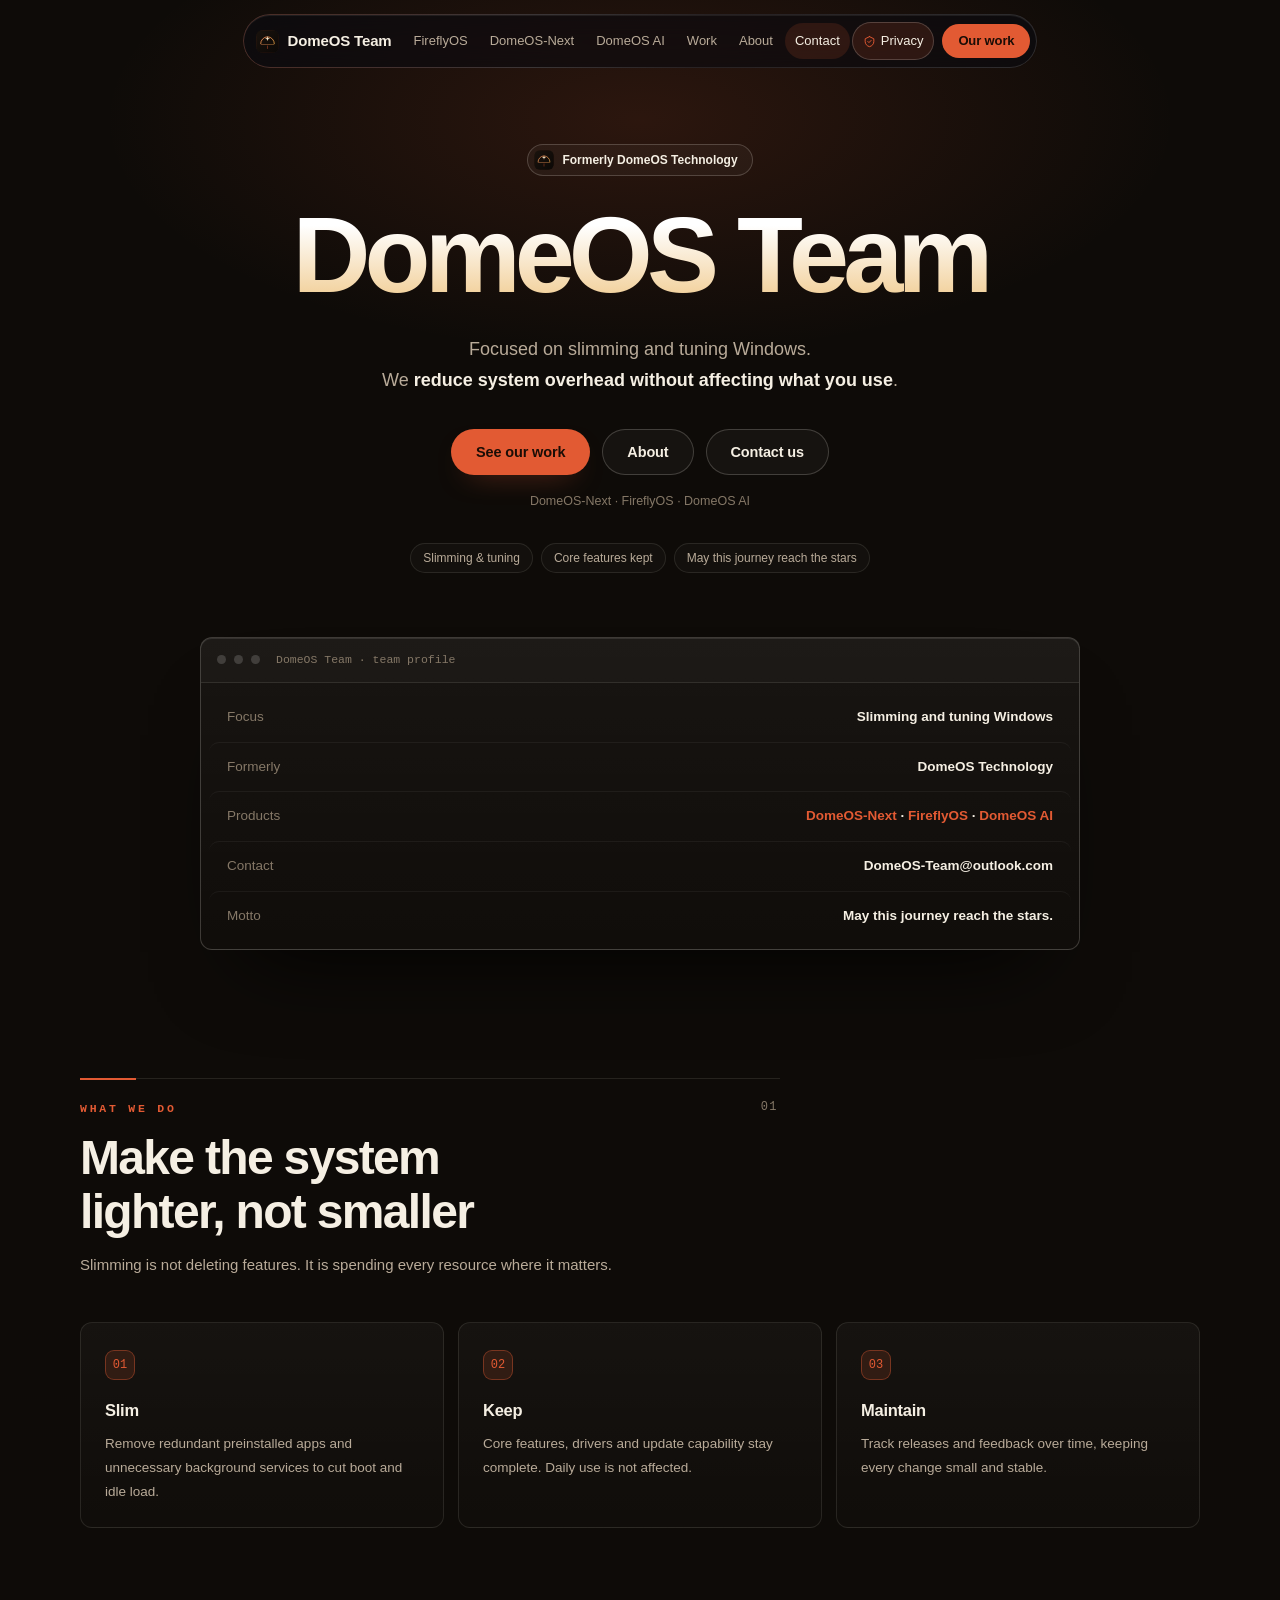
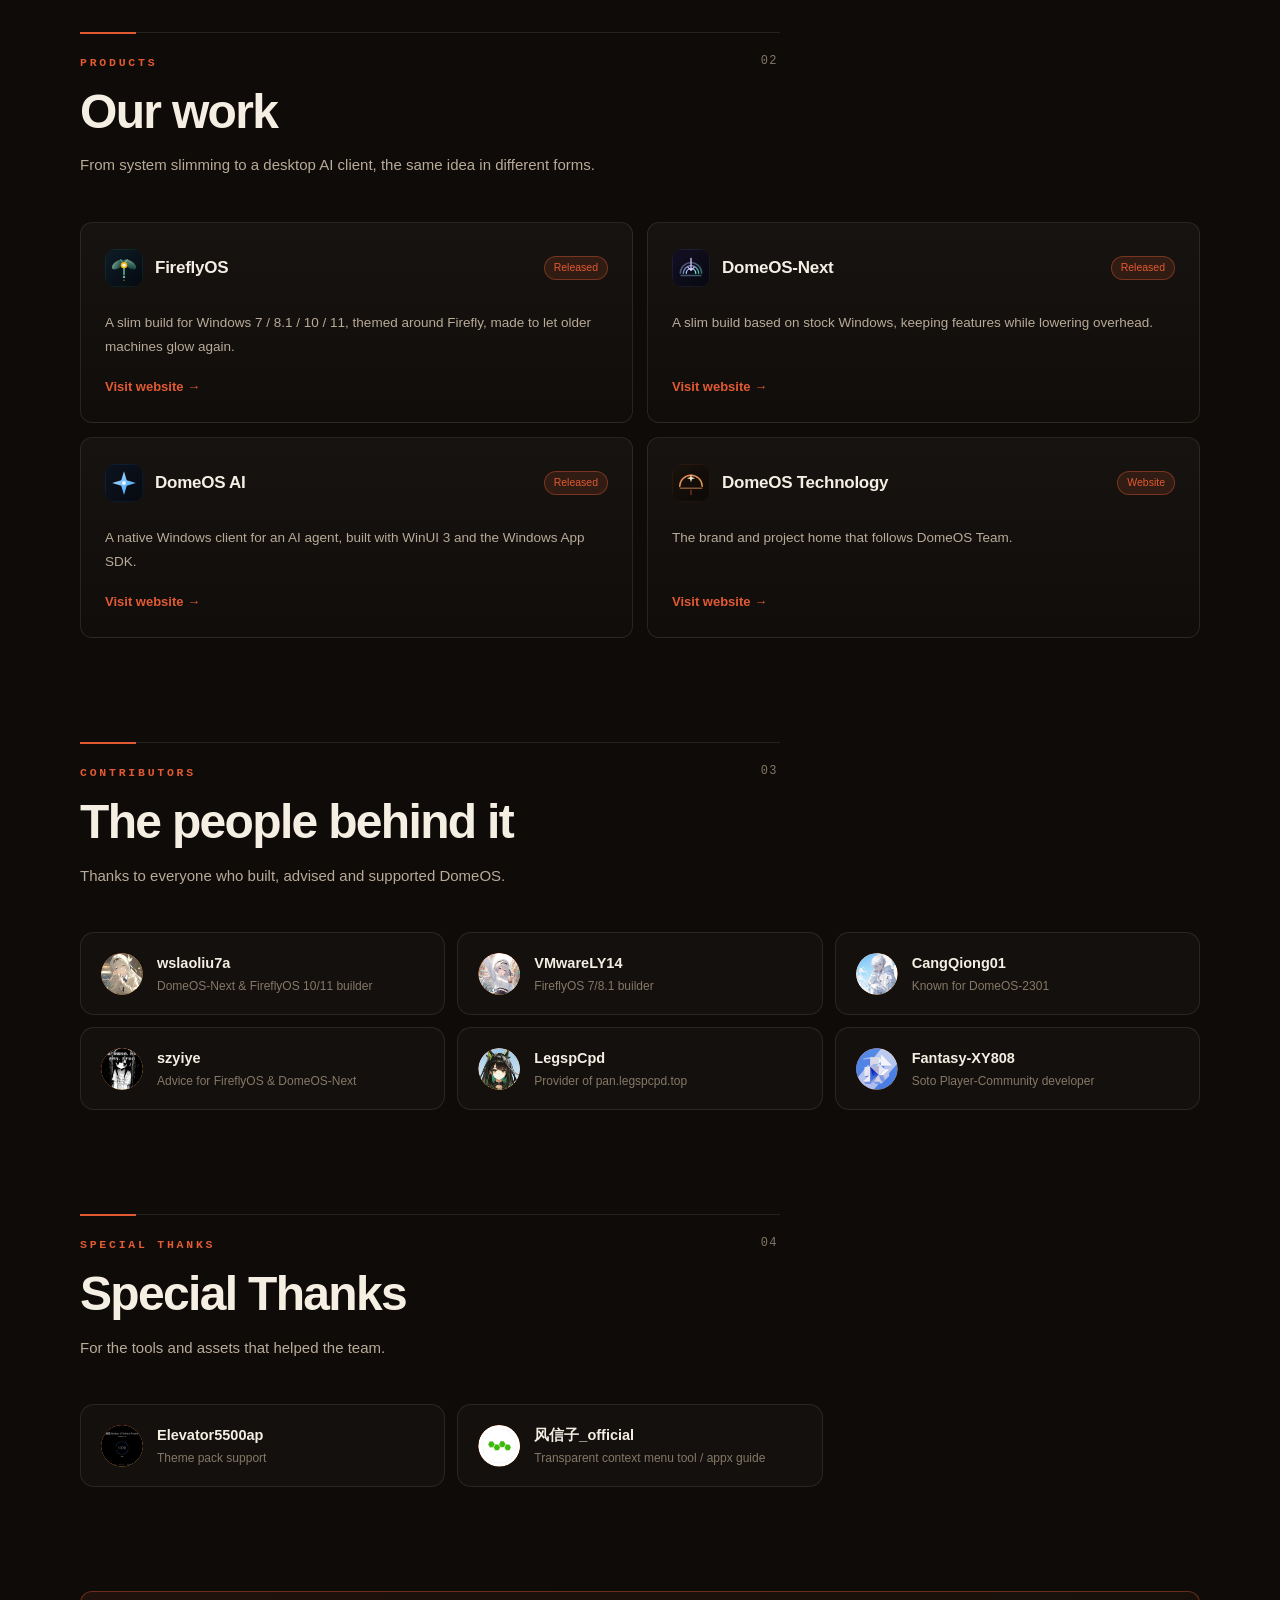
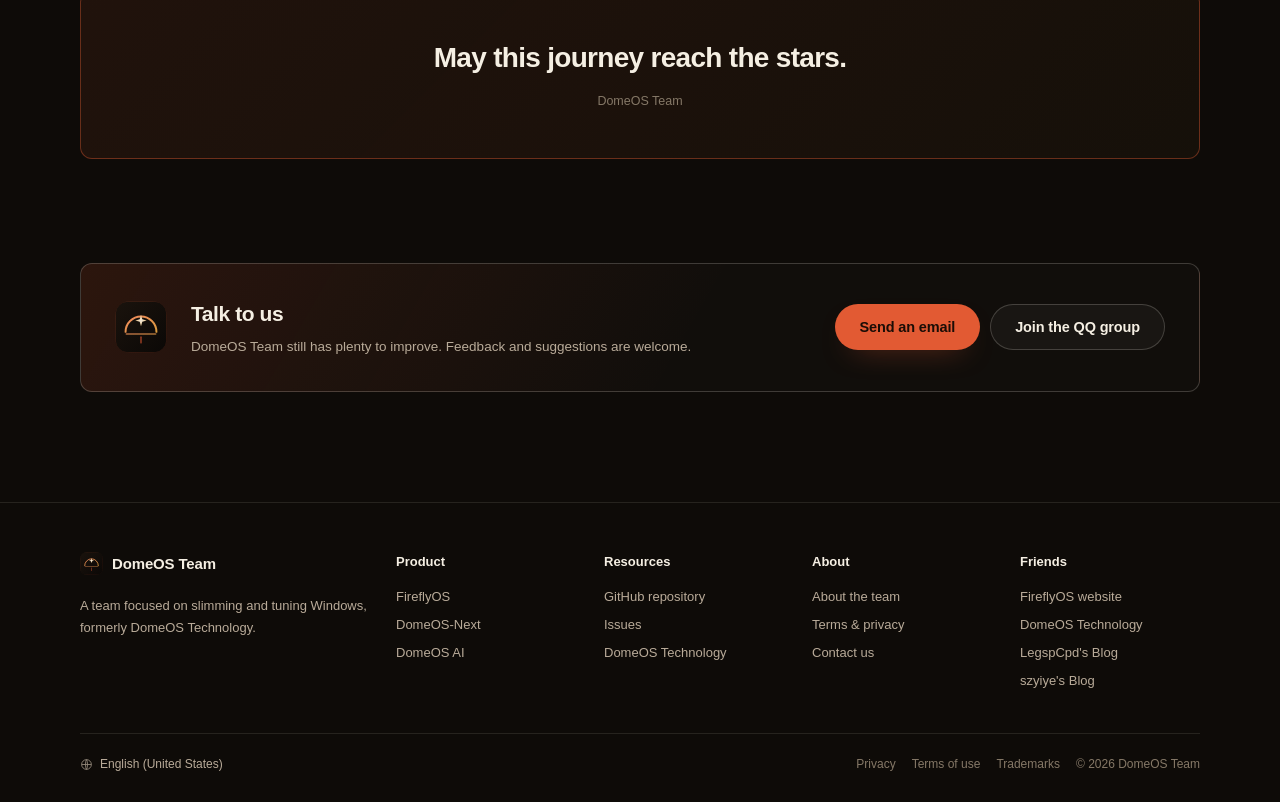
==== commit e05c7c5a: "feat: 瓒呰繘鍖栬瑙夊眰锛堟粴鍔ㄨ繘搴︺€佽繑鍥為《閮ㄨ繘搴︾幆銆佸崱鐗囧厜鏂戜笌 3D 鍊炬枩銆佹寜閽厜娉姐€佸鑸珮浜級" ====
--- a/en/index.html
+++ b/en/index.html
@@ -12,7 +12,7 @@
 <meta property="og:description" content="We reduce Windows overhead without affecting what you use." />
 <link rel="icon" href="../assets/logo.svg" type="image/svg+xml" />
 <style>html{background:#05060a;color-scheme:dark}</style>
-<link rel="stylesheet" href="../assets/style.css?v=9" />
+<link rel="stylesheet" href="../assets/style.css?v=10" />
 <link rel="stylesheet" href="../assets/theme.css" />
 </head>
 <body>
@@ -304,6 +304,6 @@
   </div>
 </footer>
 
-<script src="../assets/main.js?v=9"></script>
+<script src="../assets/main.js?v=10"></script>
 </body>
 </html>
--- a/assets/style.css
+++ b/assets/style.css
@@ -1062,3 +1062,116 @@
 }
 .product-card:hover::before { opacity: 1; }
 .quote q { font-family: var(--mono); }
+
+.scroll-progress{background:linear-gradient(90deg,var(--accent),var(--accent-2))}
+
+/* ---------- 超进化视觉层 ---------- */
+.scroll-progress {
+  position: fixed;
+  top: 0;
+  left: 0;
+  right: 0;
+  height: 2px;
+  transform: scaleX(0);
+  transform-origin: 0 50%;
+  z-index: 300;
+  pointer-events: none;
+}
+.back-top {
+  position: fixed;
+  right: 22px;
+  bottom: 22px;
+  z-index: 120;
+  width: 42px;
+  height: 42px;
+  display: grid;
+  place-items: center;
+  padding: 0;
+  border: 1px solid var(--border-strong);
+  border-radius: 50%;
+  background: var(--surface-2);
+  color: var(--text-2);
+  opacity: 0;
+  visibility: hidden;
+  transform: translateY(10px) scale(.92);
+  transition: opacity .3s ease, visibility .3s ease, transform .3s ease,
+              color .25s ease, border-color .25s ease, box-shadow .25s ease;
+  -webkit-backdrop-filter: blur(16px);
+  backdrop-filter: blur(16px);
+}
+.back-top.show { opacity: 1; visibility: visible; transform: none; }
+.back-top:hover { color: var(--text); border-color: var(--accent-line); box-shadow: 0 0 26px var(--accent-soft); }
+.back-top svg { width: 17px; height: 17px; }
+
+.card, .thanks-card, .version-card, .product-card {
+  --rx: 0deg;
+  --ry: 0deg;
+  transform: perspective(1000px) rotateX(var(--rx)) rotateY(var(--ry));
+  transition: transform .32s cubic-bezier(.22, 1, .36, 1), border-color .3s ease,
+              box-shadow .3s ease, background-color .3s ease;
+  will-change: transform;
+}
+.card:hover, .thanks-card:hover, .version-card:hover, .product-card:hover {
+  transform: perspective(1000px) rotateX(var(--rx)) rotateY(var(--ry)) translateY(-4px);
+}
+
+.btn { position: relative; overflow: hidden; }
+.btn::after {
+  content: "";
+  position: absolute;
+  top: -60%;
+  bottom: -60%;
+  left: -70%;
+  width: 45%;
+  background: linear-gradient(100deg, transparent, rgba(255, 255, 255, .38), transparent);
+  transform: skewX(-18deg);
+  transition: left .65s cubic-bezier(.22, 1, .36, 1);
+  pointer-events: none;
+}
+.btn:hover::after { left: 130%; }
+
+.nav-links a.is-active {
+  color: var(--text);
+  background: var(--accent-soft, rgba(255, 255, 255, .06));
+}
+
+.window-wrap::before {
+  content: "";
+  position: absolute;
+  inset: -20px;
+  z-index: -1;
+  border-radius: 28px;
+  background: radial-gradient(circle at 50% 45%, var(--accent-soft, rgba(79, 140, 255, .2)), transparent 68%);
+  filter: blur(26px);
+  opacity: .75;
+  animation: premium-breathe 9s ease-in-out infinite;
+  pointer-events: none;
+}
+@keyframes premium-breathe {
+  0%, 100% { opacity: .55; transform: scale(.98); }
+  50% { opacity: .9; transform: scale(1.03); }
+}
+
+@media (prefers-reduced-motion: reduce) {
+  .card, .thanks-card, .version-card, .product-card { transform: none !important; transition: none !important; }
+  .btn::after { display: none; }
+  .window-wrap::before { animation: none; }
+}
+
+/* 超进化视觉层：站点令牌别名 */
+:root {
+  --text-2: var(--muted);
+}
+
+/* 超进化视觉层：返回顶部进度环 */
+.back-top::before {
+  content: "";
+  position: absolute;
+  inset: -3px;
+  border-radius: 50%;
+  background: conic-gradient(var(--accent) calc(var(--p, 0) * 1%), transparent 0);
+  -webkit-mask: radial-gradient(farthest-side, transparent calc(100% - 2px), #000 calc(100% - 2px));
+  mask: radial-gradient(farthest-side, transparent calc(100% - 2px), #000 calc(100% - 2px));
+  opacity: .85;
+  pointer-events: none;
+}
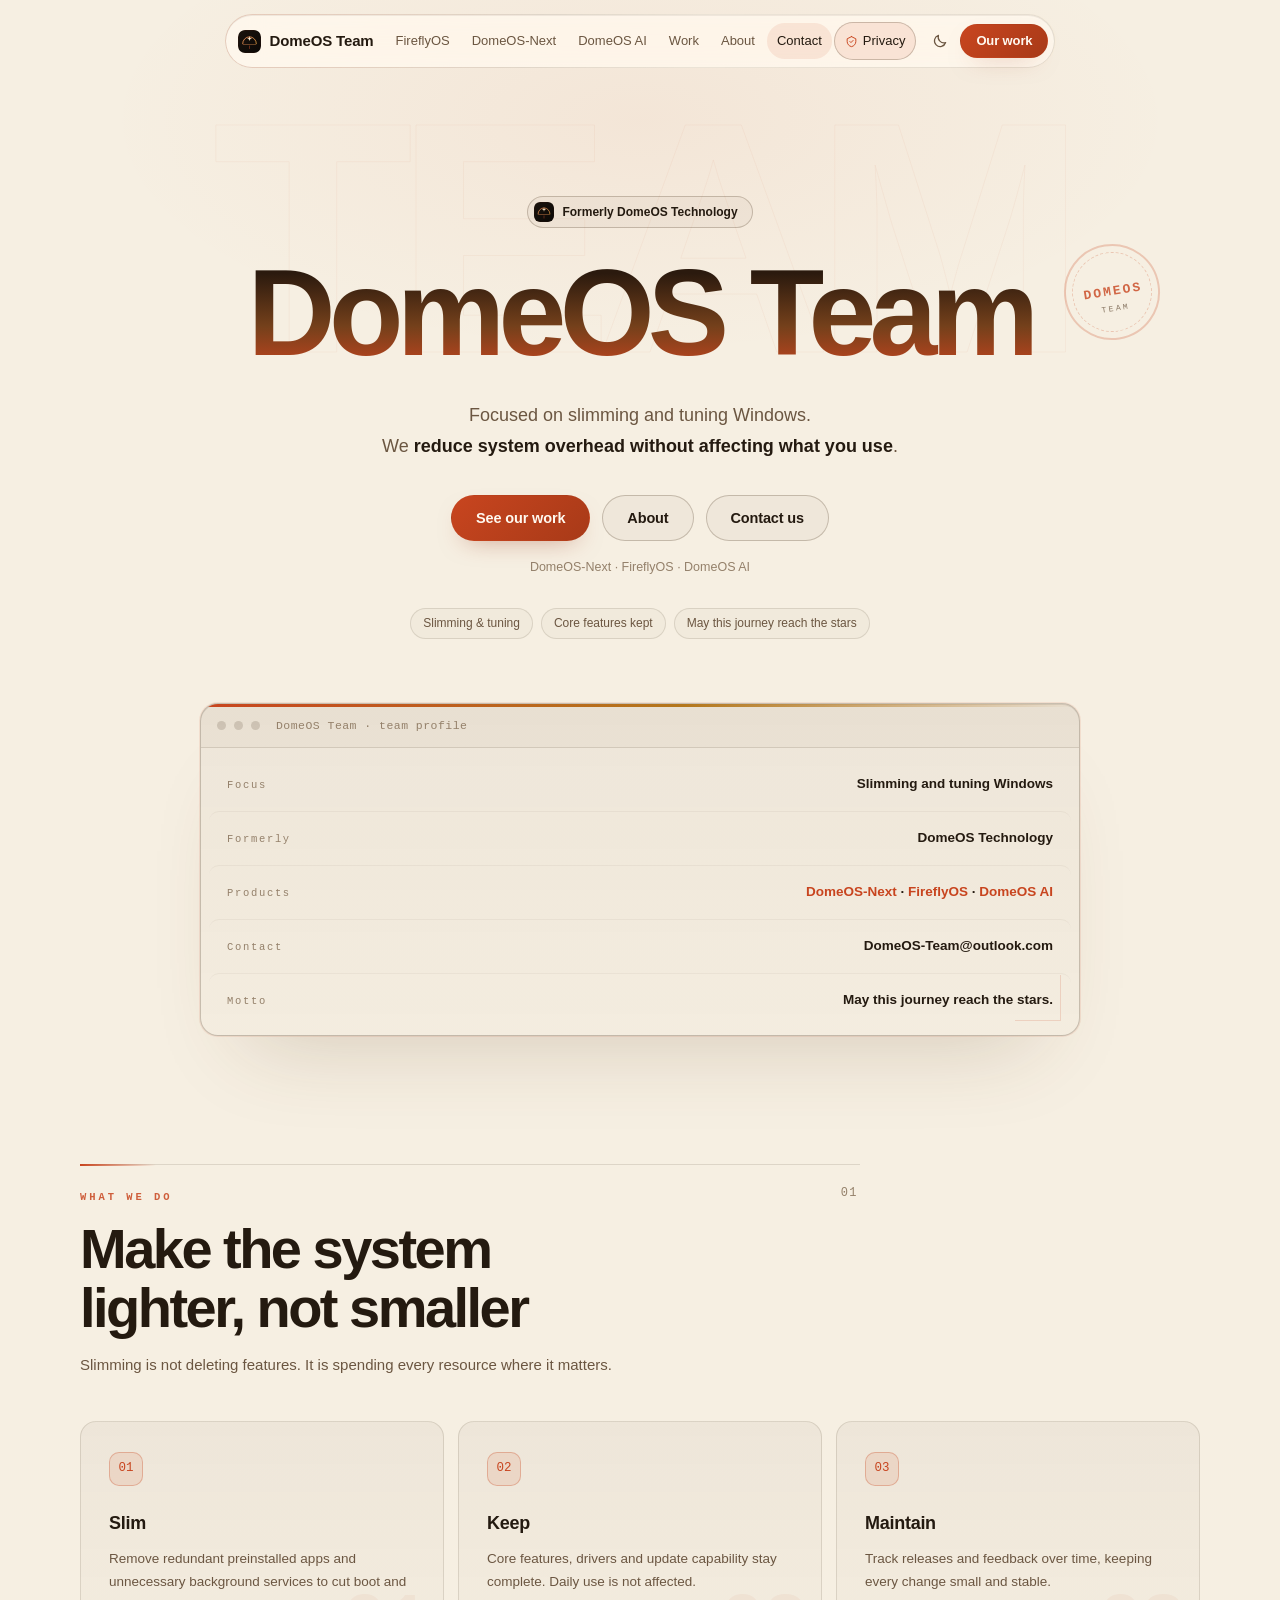
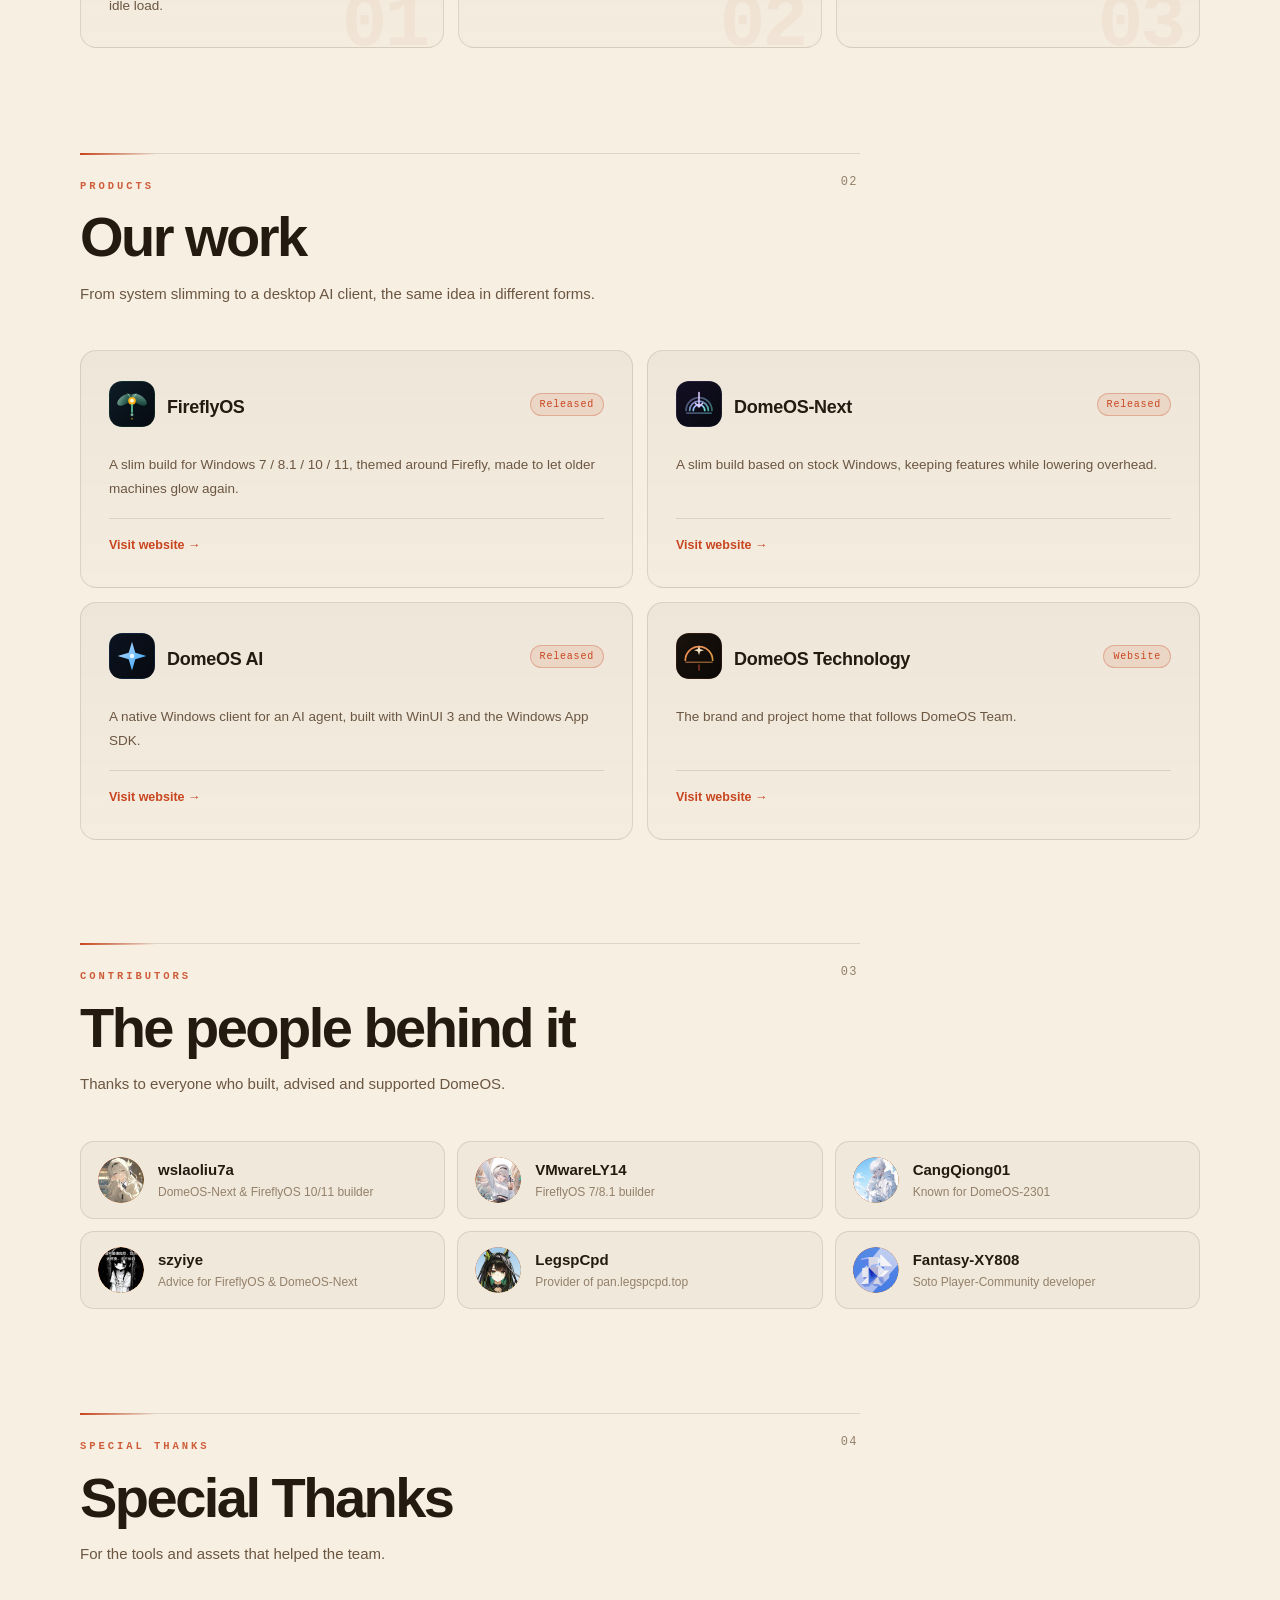
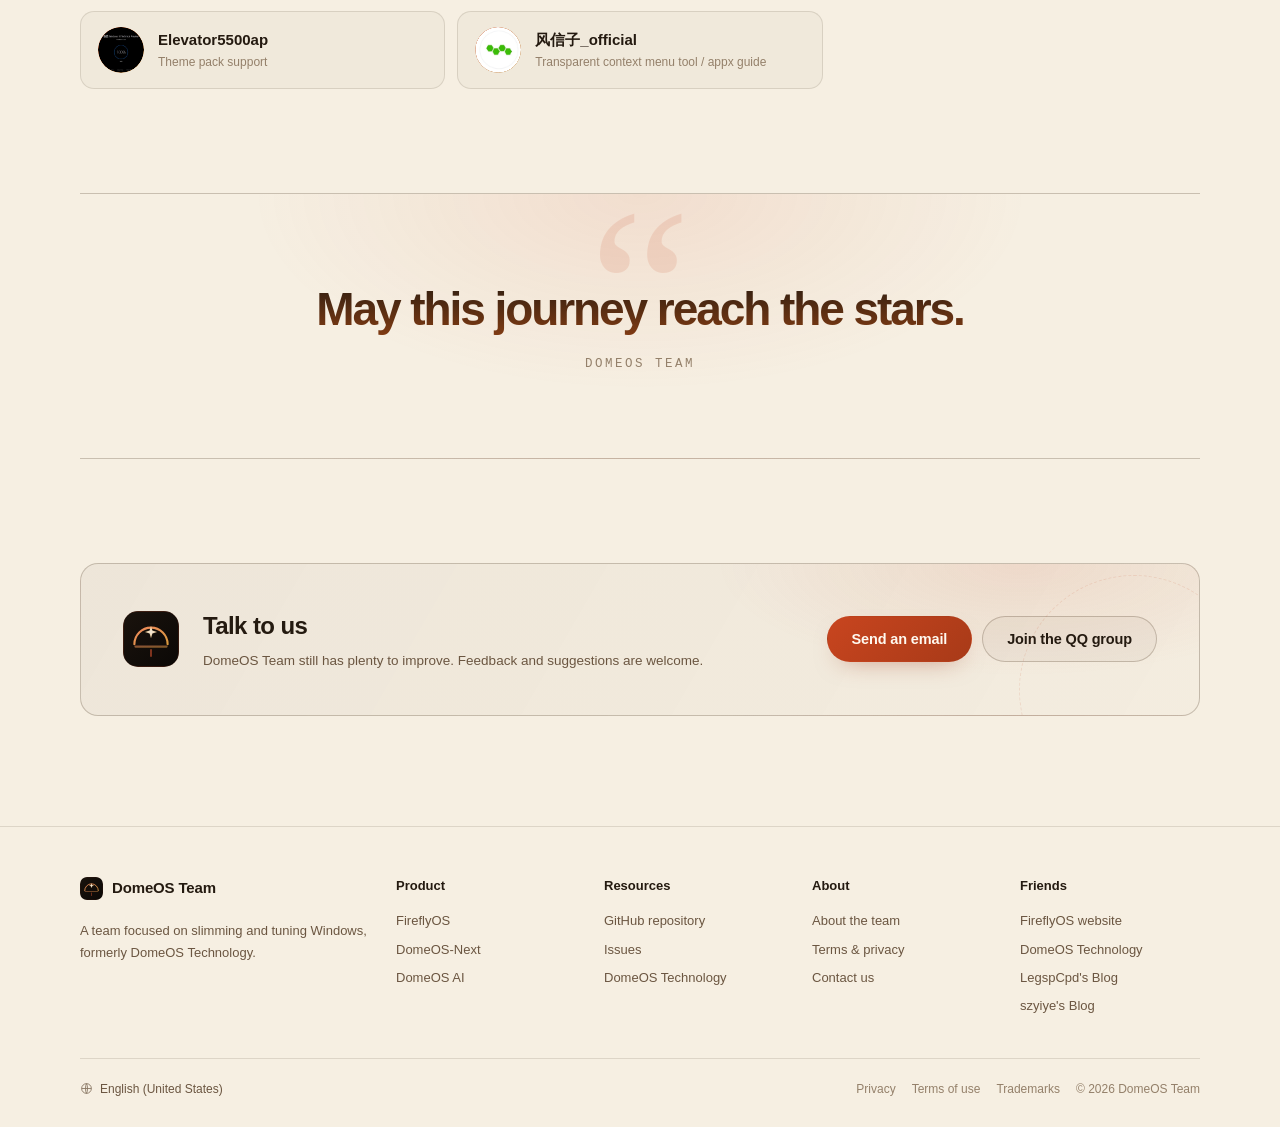
==== commit 6a8140ed: "feat: 超进化 v2（统一入场动画、Team 深浅色、各站首屏与章节重构）" ====
--- a/en/index.html
+++ b/en/index.html
@@ -1,21 +1,42 @@
 <!DOCTYPE html>
-<html lang="en">
+<html lang="en" data-color-mode="dark">
 <head>
 <meta charset="UTF-8" />
 <meta name="viewport" content="width=device-width, initial-scale=1.0" />
 <title>DomeOS Team — Slimming and tuning Windows</title>
 <meta name="description" content="DomeOS Team focuses on slimming and tuning Windows. Formerly DomeOS Technology, the team builds DomeOS-Next, FireflyOS and DomeOS AI." />
-<meta name="theme-color" content="#05060a" />
-<meta name="color-scheme" content="dark" />
+<meta name="theme-color" content="#0e0b08" id="themeColor" />
+<meta name="color-scheme" content="dark light" />
 <meta property="og:type" content="website" />
 <meta property="og:title" content="DomeOS Team — Slimming and tuning Windows" />
 <meta property="og:description" content="We reduce Windows overhead without affecting what you use." />
 <link rel="icon" href="../assets/logo.svg" type="image/svg+xml" />
-<style>html{background:#05060a;color-scheme:dark}</style>
-<link rel="stylesheet" href="../assets/style.css?v=10" />
-<link rel="stylesheet" href="../assets/theme.css" />
+<script>
+  (function () {
+    try {
+      var saved = localStorage.getItem('team-theme');
+      var mode = saved === 'light' || saved === 'dark'
+        ? saved
+        : (window.matchMedia('(prefers-color-scheme: light)').matches ? 'light' : 'dark');
+      document.documentElement.setAttribute('data-color-mode', mode);
+    } catch (e) {}
+  })();
+</script>
+<style>html{background:#0e0b08}html[data-color-mode="light"]{background:#f6efe2}</style>
+<link rel="stylesheet" href="../assets/style.css?v=11" />
+<link rel="stylesheet" href="../assets/theme.css?v=11" />
+<link rel="stylesheet" href="../assets/evolve.css?v=1" />
 </head>
 <body>
+
+<noscript><style>.enter{display:none!important}</style></noscript>
+<div class="enter" id="enter" aria-hidden="true">
+  <div class="enter-inner">
+    <img class="enter-logo" src="../assets/logo.svg" alt="" />
+    <span class="enter-word">DomeOS Team</span>
+    <span class="enter-line"><i></i></span>
+  </div>
+</div>
 
 <div class="bg-scene" aria-hidden="true">
   <span class="orb o1"></span>
@@ -42,6 +63,15 @@
       </a>
     </nav>
     <div class="nav-actions">
+      <button class="theme-toggle" id="themeToggle" type="button" aria-label="Toggle light and dark mode" aria-pressed="false">
+        <svg class="ic-sun" viewBox="0 0 24 24" fill="none" stroke="currentColor" stroke-width="1.8" stroke-linecap="round">
+          <circle cx="12" cy="12" r="4.2" />
+          <path d="M12 2.5v2M12 19.5v2M2.5 12h2M19.5 12h2M5.2 5.2l1.4 1.4M17.4 17.4l1.4 1.4M18.8 5.2l-1.4 1.4M6.6 17.4l-1.4 1.4" />
+        </svg>
+        <svg class="ic-moon" viewBox="0 0 24 24" fill="none" stroke="currentColor" stroke-width="1.8" stroke-linecap="round" stroke-linejoin="round">
+          <path d="M20.5 14.3A8.6 8.6 0 0 1 9.7 3.5a8.6 8.6 0 1 0 10.8 10.8Z" />
+        </svg>
+      </button>
       <a class="btn btn-primary btn-sm" href="#products">Our work</a>
       <button class="menu-toggle" id="menuToggle" type="button" aria-label="Open menu" aria-expanded="false" aria-controls="navLinks">
         <svg width="17" height="17" viewBox="0 0 24 24" fill="none" stroke="currentColor" stroke-width="2" stroke-linecap="round"><path d="M4 7h16M4 12h16M4 17h16"/></svg>
@@ -58,6 +88,7 @@
         <b>Formerly DomeOS Technology</b>
       </div>
       <h1>DomeOS Team</h1>
+      <span class="hero-seal" aria-hidden="true"><b>DomeOS</b><em>TEAM</em></span>
       <p class="lead">
         Focused on slimming and tuning Windows.<br />
         We <strong>reduce system overhead without affecting what you use</strong>.
@@ -304,6 +335,6 @@
   </div>
 </footer>
 
-<script src="../assets/main.js?v=10"></script>
+<script src="../assets/main.js?v=11"></script>
 </body>
 </html>
--- a/assets/style.css
+++ b/assets/style.css
@@ -19,6 +19,11 @@
   --accent-line: rgba(226, 90, 51, 0.40);
   --h1-end: #f0c98b;
   --btn-text: #1a0d06;
+  --ink-rgb: 255, 255, 255;
+  --nav-bg: rgba(10, 12, 18, 0.64);
+  --nav-bg-solid: rgba(8, 10, 15, 0.86);
+  --nav-bg-mobile: rgba(10, 12, 18, 0.96);
+  --shadow-strong: rgba(0, 0, 0, 0.95);
   --radius: 12px;
   --max: 1120px;
   --header-h: 72px;
@@ -121,12 +126,12 @@
   align-items: center;
   gap: 6px;
   border-radius: 999px;
-  border: 1px solid rgba(255, 255, 255, 0.09);
-  background: rgba(10, 12, 18, 0.64);
+  border: 1px solid rgba(var(--ink-rgb), 0.09);
+  background: var(--nav-bg);
   backdrop-filter: blur(18px) saturate(160%);
   -webkit-backdrop-filter: blur(18px) saturate(160%);
-  box-shadow: 0 18px 44px -30px rgba(0, 0, 0, 0.95),
-    inset 0 1px 0 rgba(255, 255, 255, 0.07);
+  box-shadow: 0 18px 44px -30px var(--shadow-strong),
+    inset 0 1px 0 rgba(var(--ink-rgb), 0.07);
   transition: background 0.3s, border-color 0.3s, box-shadow 0.3s;
 }
 .nav-inner::before {
@@ -138,9 +143,9 @@
   background: linear-gradient(
     110deg,
     var(--accent-line),
-    rgba(255, 255, 255, 0.16) 38%,
+    rgba(var(--ink-rgb), 0.16) 38%,
     transparent 58%,
-    rgba(255, 255, 255, 0.1)
+    rgba(var(--ink-rgb), 0.1)
   );
   -webkit-mask: linear-gradient(#000 0 0) content-box, linear-gradient(#000 0 0);
   -webkit-mask-composite: xor;
@@ -151,10 +156,10 @@
   transition: opacity 0.3s;
 }
 .site-header.scrolled .nav-inner {
-  background: rgba(8, 10, 15, 0.86);
-  border-color: rgba(255, 255, 255, 0.13);
-  box-shadow: 0 24px 54px -32px rgba(0, 0, 0, 1),
-    inset 0 1px 0 rgba(255, 255, 255, 0.09);
+  background: var(--nav-bg-solid);
+  border-color: rgba(var(--ink-rgb), 0.13);
+  box-shadow: 0 24px 54px -32px var(--shadow-strong),
+    inset 0 1px 0 rgba(var(--ink-rgb), 0.09);
 }
 .site-header.scrolled .nav-inner::before { opacity: 0.8; }
 .brand {
@@ -212,7 +217,7 @@
   background: var(--accent-soft);
 }
 .nav-links a.nav-privacy svg { width: 13px; height: 13px; color: var(--accent); }
-.nav-links a.nav-privacy:hover { background: rgba(255, 255, 255, 0.08); }
+.nav-links a.nav-privacy:hover { background: rgba(var(--ink-rgb), 0.08); }
 .nav-actions { margin-left: 0; display: flex; align-items: center; gap: 4px; }
 .nav-actions .btn-sm {
   height: 34px;
@@ -233,7 +238,7 @@
   cursor: pointer;
   transition: background 0.2s, color 0.2s;
 }
-.menu-toggle:hover { background: rgba(255, 255, 255, 0.06); color: var(--text); }
+.menu-toggle:hover { background: rgba(var(--ink-rgb), 0.06); color: var(--text); }
 
 
 /* ---------- 按钮 ---------- */
@@ -266,13 +271,13 @@
   filter: brightness(1.06);
 }
 .btn-ghost {
-  background: rgba(255, 255, 255, 0.035);
+  background: rgba(var(--ink-rgb), 0.035);
   border-color: var(--border-strong);
   color: var(--text);
 }
 .btn-ghost:hover {
-  background: rgba(255, 255, 255, 0.08);
-  border-color: rgba(255, 255, 255, 0.24);
+  background: rgba(var(--ink-rgb), 0.08);
+  border-color: rgba(var(--ink-rgb), 0.24);
   transform: translateY(-2px);
 }
 .btn-sm { height: 36px; padding: 0 16px; font-size: 13px; }
@@ -304,7 +309,7 @@
   padding: 5px 14px 5px 6px;
   border-radius: 999px;
   border: 1px solid var(--border-strong);
-  background: rgba(255, 255, 255, 0.035);
+  background: rgba(var(--ink-rgb), 0.035);
   font-size: 12px;
   color: var(--muted);
 }
@@ -361,7 +366,7 @@
   padding: 4px 12px;
   border-radius: 999px;
   border: 1px solid var(--border);
-  background: rgba(255, 255, 255, 0.025);
+  background: rgba(var(--ink-rgb), 0.025);
 }
 
 /* ---------- 展示面板 ---------- */
@@ -371,9 +376,9 @@
   margin: 64px auto 0;
   border: 1px solid var(--border-strong);
   border-radius: var(--radius);
-  background: linear-gradient(180deg, rgba(255, 255, 255, 0.045), rgba(255, 255, 255, 0.012));
-  box-shadow: 0 50px 90px -48px rgba(0, 0, 0, 0.95),
-    inset 0 1px 0 rgba(255, 255, 255, 0.1);
+  background: linear-gradient(180deg, rgba(var(--ink-rgb), 0.045), rgba(var(--ink-rgb), 0.012));
+  box-shadow: 0 50px 90px -48px var(--shadow-strong),
+    inset 0 1px 0 rgba(var(--ink-rgb), 0.1);
   overflow: hidden;
 }
 .showcase-head {
@@ -382,9 +387,9 @@
   gap: 8px;
   padding: 12px 16px;
   border-bottom: 1px solid var(--border);
-  background: rgba(255, 255, 255, 0.02);
-}
-.dot { width: 9px; height: 9px; border-radius: 50%; background: rgba(255, 255, 255, 0.16); }
+  background: rgba(var(--ink-rgb), 0.02);
+}
+.dot { width: 9px; height: 9px; border-radius: 50%; background: rgba(var(--ink-rgb), 0.16); }
 .showcase-title {
   margin-left: 8px;
   font-family: var(--mono);
@@ -401,7 +406,7 @@
   border-radius: 10px;
   font-size: 13.5px;
 }
-.spec-row + .spec-row { border-top: 1px solid rgba(255, 255, 255, 0.05); }
+.spec-row + .spec-row { border-top: 1px solid rgba(var(--ink-rgb), 0.05); }
 .spec-row span { color: var(--faint); flex: none; }
 .spec-row b { color: var(--text); font-weight: 550; text-align: right; }
 .spec-row b em {
@@ -452,7 +457,7 @@
   padding: 26px 24px 24px;
   border-radius: var(--radius);
   border: 1px solid var(--border);
-  background: linear-gradient(180deg, rgba(255, 255, 255, 0.035), rgba(255, 255, 255, 0.012));
+  background: linear-gradient(180deg, rgba(var(--ink-rgb), 0.035), rgba(var(--ink-rgb), 0.012));
   transition: border-color 0.3s, transform 0.3s var(--ease), background 0.3s;
   overflow: hidden;
 }
@@ -516,7 +521,7 @@
   padding: 22px 20px;
   border-radius: 15px;
   border: 1px solid var(--border);
-  background: rgba(255, 255, 255, 0.022);
+  background: rgba(var(--ink-rgb), 0.022);
   transition: border-color 0.3s, transform 0.3s var(--ease);
 }
 .version-card:hover { border-color: var(--accent-line); transform: translateY(-3px); }
@@ -584,12 +589,12 @@
   padding: 18px 20px;
   border-radius: 14px;
   border: 1px solid var(--border);
-  background: rgba(255, 255, 255, 0.022);
+  background: rgba(var(--ink-rgb), 0.022);
   color: inherit;
   text-decoration: none;
   transition: border-color 0.3s, background 0.3s;
 }
-.member:hover { border-color: var(--border-strong); background: rgba(255, 255, 255, 0.04); }
+.member:hover { border-color: var(--border-strong); background: rgba(var(--ink-rgb), 0.04); }
 .avatar {
   display: grid;
   place-items: center;
@@ -641,7 +646,7 @@
   padding: 32px 34px;
   border-radius: var(--radius);
   border: 1px solid var(--border-strong);
-  background: linear-gradient(120deg, var(--accent-soft), rgba(255, 255, 255, 0.015) 55%);
+  background: linear-gradient(120deg, var(--accent-soft), rgba(var(--ink-rgb), 0.015) 55%);
 }
 .cta-panel img { width: 52px; height: 52px; border-radius: 15px; flex: none; }
 .cta-text h2 { font-size: 21px; font-weight: 650; letter-spacing: -0.02em; }
@@ -685,7 +690,7 @@
 .legal-toc a:hover {
   color: var(--text);
   border-color: var(--border-strong);
-  background: rgba(255, 255, 255, 0.04);
+  background: rgba(var(--ink-rgb), 0.04);
 }
 .legal-doc {
   max-width: 860px;
@@ -725,7 +730,7 @@
   border: 1px solid var(--border);
   border-left: 3px solid var(--accent);
   border-radius: 12px;
-  background: rgba(255, 255, 255, 0.03);
+  background: rgba(var(--ink-rgb), 0.03);
 }
 .legal-doc blockquote p:last-child { margin-bottom: 0; }
 .legal-doc table {
@@ -745,12 +750,12 @@
 }
 .legal-doc th {
   color: var(--text);
-  background: rgba(255, 255, 255, 0.05);
+  background: rgba(var(--ink-rgb), 0.05);
 }
 .legal-doc code {
   padding: 1px 5px;
   border-radius: 5px;
-  background: rgba(255, 255, 255, 0.08);
+  background: rgba(var(--ink-rgb), 0.08);
   font-size: 0.92em;
 }
 @media (max-width: 760px) {
@@ -844,14 +849,14 @@
     gap: 2px;
     margin: 0;
     padding: 8px;
-    background: rgba(10, 12, 18, 0.96);
+    background: var(--nav-bg-mobile);
     border: 1px solid var(--border-strong);
     border-radius: 18px;
-    box-shadow: 0 24px 56px -28px rgba(0, 0, 0, 0.95);
+    box-shadow: 0 24px 56px -28px var(--shadow-strong);
     backdrop-filter: blur(20px);
   }
   .nav-links.open a { padding: 11px 14px; font-size: 14px; border-radius: 12px; }
-  .nav-links.open a:hover { background: rgba(255, 255, 255, 0.05); }
+  .nav-links.open a:hover { background: rgba(var(--ink-rgb), 0.05); }
   .hero { padding-top: 54px; }
   .hero-badge { margin-bottom: 22px; }
   .hero .lead { margin-top: 22px; }
@@ -886,7 +891,7 @@
   .reveal { opacity: 1; transform: none; }
 }
 
-:root{--cursor-ring:var(--accent);--cursor-fill:var(--accent-soft);--cursor-glow:rgba(255,255,255,.16)}
+:root{--cursor-ring:var(--accent);--cursor-fill:var(--accent-soft);--cursor-glow:rgba(var(--ink-rgb),.16)}
 
 /* ---------- 自定义光标（参考 Moonshot） ---------- */
 .cursor-ring,
@@ -904,8 +909,8 @@
   width: 36px;
   height: 36px;
   margin: -18px 0 0 -18px;
-  border: 1.5px solid var(--cursor-ring, rgba(255, 255, 255, .7));
-  box-shadow: 0 0 22px var(--cursor-glow, rgba(255, 255, 255, .2));
+  border: 1.5px solid var(--cursor-ring, rgba(var(--ink-rgb), .7));
+  box-shadow: 0 0 22px var(--cursor-glow, rgba(var(--ink-rgb), .2));
   transition: width .32s cubic-bezier(.16, 1, .3, 1), height .32s cubic-bezier(.16, 1, .3, 1),
               margin .32s cubic-bezier(.16, 1, .3, 1), background-color .3s ease,
               border-color .3s ease, opacity .3s ease, rotate .4s cubic-bezier(.16, 1, .3, 1),
@@ -923,7 +928,7 @@
   height: 56px;
   margin: -28px 0 0 -28px;
   border-color: var(--cursor-ring, #fff);
-  background-color: var(--cursor-fill, rgba(255, 255, 255, .12));
+  background-color: var(--cursor-fill, rgba(var(--ink-rgb), .12));
 }
 
 @media (hover: none), (pointer: coarse) {
@@ -954,7 +959,7 @@
   inset: -6px;
   border: 1px solid transparent;
   border-top-color: var(--accent);
-  border-right-color: rgba(255, 255, 255, .18);
+  border-right-color: rgba(var(--ink-rgb), .18);
   animation: cursor-spin 2.2s linear infinite;
 }
 .cursor-ring.is-hover::before { animation-duration: .9s; }
@@ -972,7 +977,7 @@
 }
 .card:hover {
   transform: translateY(-2px);
-  box-shadow: 0 26px 52px -38px rgba(0, 0, 0, .95);
+  box-shadow: 0 26px 52px -38px var(--shadow-strong);
 }
 .btn-primary {
   background: var(--accent);
@@ -1123,7 +1128,7 @@
   bottom: -60%;
   left: -70%;
   width: 45%;
-  background: linear-gradient(100deg, transparent, rgba(255, 255, 255, .38), transparent);
+  background: linear-gradient(100deg, transparent, rgba(var(--ink-rgb), .38), transparent);
   transform: skewX(-18deg);
   transition: left .65s cubic-bezier(.22, 1, .36, 1);
   pointer-events: none;
@@ -1132,7 +1137,7 @@
 
 .nav-links a.is-active {
   color: var(--text);
-  background: var(--accent-soft, rgba(255, 255, 255, .06));
+  background: var(--accent-soft, rgba(var(--ink-rgb), .06));
 }
 
 .window-wrap::before {
--- a/assets/theme.css
+++ b/assets/theme.css
@@ -1,3 +1,7 @@
+/* DomeOS Team — 主题令牌
+   深色：印刷暖黑 / 象牙字 / 朱红琥珀
+   浅色：米白纸面 / 墨色字 / 朱红印章 */
+
 :root {
   --accent: #e25a33;
   --accent-2: #d99a3e;
@@ -6,3 +10,96 @@
   --h1-end: #f0c98b;
   --btn-text: #1a0d06;
 }
+
+html[data-color-mode="light"] {
+  color-scheme: light;
+
+  --bg: #f6efe2;
+  --bg-soft: #efe4d2;
+  --surface: #fffaf1;
+  --surface-2: #fbf2e3;
+
+  --border: rgba(60, 38, 20, 0.13);
+  --border-strong: rgba(60, 38, 20, 0.24);
+
+  --text: #241a10;
+  --muted: #6b5641;
+  --faint: #94806a;
+
+  --accent: #c8451f;
+  --accent-2: #b4771c;
+  --accent-soft: rgba(200, 69, 31, 0.10);
+  --accent-line: rgba(200, 69, 31, 0.30);
+  --h1-end: #a8561f;
+  --btn-text: #fff9f0;
+
+  --ink-rgb: 60, 38, 20;
+  --nav-bg: rgba(255, 250, 241, 0.72);
+  --nav-bg-solid: rgba(255, 250, 241, 0.92);
+  --nav-bg-mobile: rgba(255, 250, 241, 0.98);
+  --shadow-strong: rgba(90, 58, 26, 0.22);
+
+  --cursor-glow: rgba(120, 72, 30, 0.18);
+}
+
+html[data-color-mode="light"] .hero h1 {
+  background: linear-gradient(180deg, #2b1a0e 16%, #74401b 60%, var(--accent) 100%);
+  -webkit-background-clip: text;
+  background-clip: text;
+}
+
+html[data-color-mode="light"] .hero::before {
+  opacity: 0.55;
+}
+
+html[data-color-mode="light"] .bg-scene .orb { opacity: 0.14; }
+html[data-color-mode="light"] .bg-scene .o2 { opacity: 0.10; }
+
+html[data-color-mode="light"] .nav-inner::before {
+  background: linear-gradient(
+    110deg,
+    var(--accent-line),
+    rgba(var(--ink-rgb), 0.12) 38%,
+    transparent 58%,
+    rgba(var(--ink-rgb), 0.08)
+  );
+}
+
+html[data-color-mode="light"] .btn-primary {
+  background: linear-gradient(135deg, var(--accent), #a83a18);
+  box-shadow: 0 10px 26px -14px rgba(150, 48, 18, 0.55);
+}
+
+html[data-color-mode="light"] .btn-primary:hover {
+  box-shadow: 0 16px 32px -14px rgba(150, 48, 18, 0.55);
+}
+
+html[data-color-mode="light"] ::selection {
+  background: rgba(200, 69, 31, 0.22);
+  color: var(--text);
+}
+
+/* 深浅色切换按钮 */
+.theme-toggle {
+  width: 32px;
+  height: 32px;
+  display: inline-flex;
+  align-items: center;
+  justify-content: center;
+  flex: none;
+  border-radius: 50%;
+  border: 0;
+  background: transparent;
+  color: var(--muted);
+  cursor: pointer;
+  transition: color 0.25s ease, background 0.25s ease, transform 0.25s ease;
+}
+.theme-toggle:hover {
+  color: var(--text);
+  background: rgba(var(--ink-rgb), 0.07);
+  transform: rotate(-8deg);
+}
+.theme-toggle svg { width: 16px; height: 16px; }
+.theme-toggle .ic-moon { display: none; }
+html[data-color-mode="light"] .theme-toggle .ic-sun { display: none; }
+html[data-color-mode="light"] .theme-toggle .ic-moon { display: block; }
--- a/assets/evolve.css
+++ b/assets/evolve.css
@@ -0,0 +1,381 @@
+/* ==========================================================================
+   DomeOS Team · 超进化视觉层 v2
+   入场动画 / 印刷编辑风 / 印章与巨号 / 纸面层次
+   ========================================================================== */
+
+:root {
+  --ev-ease: cubic-bezier(.22, 1, .36, 1);
+  --ev-mono: "Cascadia Code", "SFMono-Regular", Consolas, monospace;
+}
+
+/* ---------- 统一入场动画 ---------- */
+html.enter-lock,
+html.enter-lock body { overflow: hidden; }
+
+.enter {
+  position: fixed;
+  inset: 0;
+  z-index: 10000;
+  display: grid;
+  place-items: center;
+  background:
+    radial-gradient(ellipse 42% 50% at 50% 46%, rgba(226, 90, 51, .10), transparent 70%),
+    var(--bg);
+  border-radius: 0 0 42px 42px;
+  transition: transform .82s cubic-bezier(.76, 0, .24, 1);
+  will-change: transform;
+}
+.enter-inner {
+  display: flex;
+  flex-direction: column;
+  align-items: center;
+  gap: 18px;
+  animation: enterIn .8s var(--ev-ease) both;
+}
+.enter-logo {
+  width: 54px;
+  height: 54px;
+  padding: 9px;
+  box-sizing: content-box;
+  border-radius: 18px;
+  border: 1px solid var(--border-strong);
+  background: var(--surface-2);
+  box-shadow: 0 0 64px var(--accent-soft);
+  filter: brightness(1.3);
+}
+.enter-word {
+  font-family: var(--ev-mono);
+  font-size: 11px;
+  font-weight: 600;
+  letter-spacing: .46em;
+  text-indent: .46em;
+  text-transform: uppercase;
+  color: var(--text);
+  opacity: .8;
+}
+.enter-line {
+  width: 148px;
+  height: 2px;
+  border-radius: 2px;
+  overflow: hidden;
+  background: rgba(var(--ink-rgb), 0.12);
+}
+.enter-line i {
+  display: block;
+  width: 100%;
+  height: 100%;
+  background: linear-gradient(90deg, var(--accent), var(--accent-2));
+  transform-origin: 0 50%;
+  animation: enterLoad 1s cubic-bezier(.65, 0, .35, 1) .12s both;
+}
+html.enter-done .enter { transform: translateY(-101%); }
+
+@keyframes enterIn {
+  from { opacity: 0; transform: translateY(16px) scale(.98); }
+  to { opacity: 1; transform: none; }
+}
+@keyframes enterLoad {
+  from { transform: scaleX(0); }
+  to { transform: scaleX(1); }
+}
+
+@keyframes heroRise {
+  from { opacity: 0; transform: translateY(20px); }
+  to { opacity: 1; transform: none; }
+}
+@keyframes heroVisual {
+  from { opacity: 0; transform: translateY(18px) scale(.965); }
+  to { opacity: 1; transform: none; }
+}
+html.enter-done .hero .hero-badge { animation: heroRise .8s var(--ev-ease) .12s backwards; }
+html.enter-done .hero h1 { animation: heroRise .95s var(--ev-ease) .2s backwards; }
+html.enter-done .hero .lead { animation: heroRise .9s var(--ev-ease) .3s backwards; }
+html.enter-done .hero .hero-actions { animation: heroRise .9s var(--ev-ease) .38s backwards; }
+html.enter-done .hero .hero-note { animation: heroRise .8s var(--ev-ease) .46s backwards; }
+html.enter-done .hero-chips { animation: heroRise .8s var(--ev-ease) .52s backwards; }
+html.enter-done .showcase { animation: heroVisual 1.15s var(--ev-ease) .28s backwards; }
+
+/* ---------- 首屏 ---------- */
+.hero {
+  position: relative;
+  padding-top: clamp(78px, 10vw, 124px);
+  isolation: isolate;
+}
+.hero::after {
+  content: "TEAM";
+  position: absolute;
+  top: 34px;
+  left: 50%;
+  transform: translateX(-50%);
+  z-index: -1;
+  font-family: var(--font);
+  font-size: clamp(140px, 26vw, 330px);
+  font-weight: 800;
+  line-height: .8;
+  letter-spacing: -.06em;
+  color: transparent;
+  -webkit-text-stroke: 1px var(--accent-line);
+  opacity: .16;
+  pointer-events: none;
+  white-space: nowrap;
+}
+.hero h1 { font-size: clamp(56px, 10vw, 122px); }
+
+.hero-seal {
+  position: absolute;
+  top: 172px;
+  right: max(24px, calc(50% - 520px));
+  width: 96px;
+  height: 96px;
+  display: grid;
+  place-items: center;
+  border: 2px solid var(--accent-line);
+  border-radius: 50%;
+  color: var(--accent);
+  transform: rotate(-9deg);
+  opacity: .8;
+  pointer-events: none;
+}
+.hero-seal::before {
+  content: "";
+  position: absolute;
+  inset: 6px;
+  border: 1px dashed var(--accent-line);
+  border-radius: 50%;
+}
+.hero-seal b {
+  font-family: var(--ev-mono);
+  font-size: 13px;
+  letter-spacing: .16em;
+  text-indent: .16em;
+  text-transform: uppercase;
+}
+.hero-seal em {
+  position: absolute;
+  bottom: 22px;
+  font-family: var(--ev-mono);
+  font-size: 8px;
+  font-style: normal;
+  letter-spacing: .3em;
+  text-indent: .3em;
+  color: var(--muted);
+}
+
+/* 展示面板：纸面 + 红栏 */
+.showcase {
+  border-radius: 18px;
+  box-shadow:
+    0 50px 90px -48px var(--shadow-strong),
+    0 0 0 1px var(--accent-soft),
+    inset 0 1px 0 rgba(var(--ink-rgb), 0.1);
+}
+.showcase::before {
+  content: "";
+  position: absolute;
+  top: 0;
+  left: 0;
+  right: 0;
+  height: 3px;
+  background: linear-gradient(90deg, var(--accent), var(--accent-2) 55%, transparent);
+  z-index: 2;
+}
+.showcase::after {
+  content: "";
+  position: absolute;
+  right: 18px;
+  bottom: 14px;
+  width: 46px;
+  height: 46px;
+  border-right: 1px solid var(--accent-line);
+  border-bottom: 1px solid var(--accent-line);
+  opacity: .55;
+  pointer-events: none;
+}
+.showcase-head { background: rgba(var(--ink-rgb), 0.03); }
+.showcase-title { letter-spacing: .04em; }
+.spec-row { padding: 15px 18px; }
+.spec-row span { font-family: var(--ev-mono); font-size: 10.5px; letter-spacing: .16em; }
+
+/* ---------- 章节 ---------- */
+.section-head {
+  position: relative;
+  max-width: 780px;
+  padding-top: 24px;
+  border-top: 1px solid var(--border);
+}
+.section-head::before {
+  content: "";
+  position: absolute;
+  top: -1px;
+  left: 0;
+  width: 76px;
+  height: 2px;
+  background: linear-gradient(90deg, var(--accent), transparent);
+}
+.eyebrow {
+  font-family: var(--ev-mono);
+  font-size: 10.5px;
+  letter-spacing: .28em;
+  color: var(--accent);
+  opacity: .85;
+}
+.section-title {
+  font-size: clamp(34px, 4.8vw, 56px);
+  letter-spacing: -.045em;
+  line-height: 1.06;
+}
+.section-sub { max-width: 600px; }
+
+/* ---------- 卡片 ---------- */
+.grid-3 { counter-reset: card; }
+.grid-3 .card { counter-increment: card; }
+.card {
+  padding: 30px 28px;
+  border-radius: 16px;
+  background: linear-gradient(180deg, rgba(var(--ink-rgb), 0.042), rgba(var(--ink-rgb), 0.012));
+}
+.grid-3 .card::before {
+  content: "0" counter(card);
+  position: absolute;
+  right: 16px;
+  bottom: -16px;
+  font-family: var(--ev-mono);
+  font-size: 76px;
+  font-weight: 700;
+  line-height: 1;
+  letter-spacing: -.04em;
+  color: var(--accent);
+  opacity: .05;
+  pointer-events: none;
+}
+.card:hover {
+  box-shadow: 0 26px 52px -38px var(--shadow-strong), inset 0 2px 0 var(--accent-line);
+}
+.card-index {
+  width: 34px;
+  height: 34px;
+  border-radius: 10px;
+  font-size: 12.5px;
+}
+.card h3 { margin-top: 6px; font-size: 18px; }
+.card p { font-size: 13.5px; }
+
+/* ---------- 产品卡 ---------- */
+.product-card { padding: 30px 28px; }
+.product-top { margin-bottom: 18px; }
+.product-top img { width: 46px; height: 46px; border-radius: 13px; }
+.product-top h3 { font-size: 18px; }
+.product-top .state {
+  font-family: var(--ev-mono);
+  font-size: 10px;
+  letter-spacing: .08em;
+}
+.product-link {
+  margin-top: 18px;
+  padding-top: 16px;
+  border-top: 1px solid var(--border);
+  font-size: 12.5px;
+  color: var(--accent);
+  transition: gap .25s var(--ev-ease), color .2s;
+}
+.product-link:hover { gap: 10px; color: var(--accent-2); }
+
+/* ---------- 成员 ---------- */
+.member {
+  padding: 15px 17px;
+  border-radius: 14px;
+  background: rgba(var(--ink-rgb), 0.026);
+}
+.member:hover { background: rgba(var(--ink-rgb), 0.05); }
+.avatar { width: 46px; height: 46px; }
+.member b { font-size: 15px; }
+
+/* ---------- 引言 ---------- */
+.quote {
+  position: relative;
+  padding: clamp(50px, 7vw, 82px) 32px;
+  border: 0;
+  border-top: 1px solid var(--border-strong);
+  border-bottom: 1px solid var(--border-strong);
+  border-radius: 0;
+  background:
+    radial-gradient(ellipse 56% 120% at 50% 0%, var(--accent-soft), transparent 62%);
+  overflow: hidden;
+}
+.quote::before {
+  content: "\201C";
+  position: absolute;
+  top: -18px;
+  left: 50%;
+  transform: translateX(-50%);
+  font-family: Georgia, serif;
+  font-size: clamp(150px, 20vw, 230px);
+  line-height: 1;
+  color: var(--accent);
+  opacity: .12;
+  pointer-events: none;
+}
+.quote p {
+  position: relative;
+  font-size: clamp(28px, 4.4vw, 46px);
+  letter-spacing: -.045em;
+  background: linear-gradient(180deg, var(--text), var(--h1-end));
+  -webkit-background-clip: text;
+  background-clip: text;
+  color: transparent;
+  -webkit-text-fill-color: transparent;
+}
+html[data-color-mode="light"] .quote p {
+  background: linear-gradient(180deg, #241a10, #8a3f14);
+  -webkit-background-clip: text;
+  background-clip: text;
+}
+.quote span {
+  position: relative;
+  font-family: var(--ev-mono);
+  letter-spacing: .2em;
+  text-transform: uppercase;
+}
+
+/* ---------- CTA ---------- */
+.cta-panel {
+  position: relative;
+  padding: clamp(30px, 4vw, 42px);
+  border-radius: 18px;
+  background:
+    radial-gradient(ellipse 44% 120% at 84% 0%, var(--accent-soft), transparent 62%),
+    linear-gradient(120deg, rgba(var(--ink-rgb), 0.045), rgba(var(--ink-rgb), 0.012));
+  overflow: hidden;
+}
+.cta-panel::after {
+  content: "";
+  position: absolute;
+  right: -50px;
+  bottom: -90px;
+  width: 230px;
+  height: 230px;
+  border-radius: 50%;
+  border: 1px dashed var(--accent-line);
+  opacity: .4;
+  pointer-events: none;
+}
+.cta-panel img { width: 56px; height: 56px; }
+.cta-text h2 { font-size: 24px; letter-spacing: -.025em; }
+
+/* ---------- 响应式 ---------- */
+@media (max-width: 900px) {
+  .hero-seal { display: none; }
+  .hero::after { opacity: .10; }
+}
+@media (max-width: 560px) {
+  .hero::after { display: none; }
+  .hero h1 { font-size: 46px; }
+}
+
+/* ---------- 降级 ---------- */
+@media (prefers-reduced-motion: reduce) {
+  .enter { display: none; }
+  html.enter-lock, html.enter-lock body { overflow: auto; }
+  .enter-line i { animation: none !important; }
+  html.enter-done .hero * { animation: none !important; }
+}
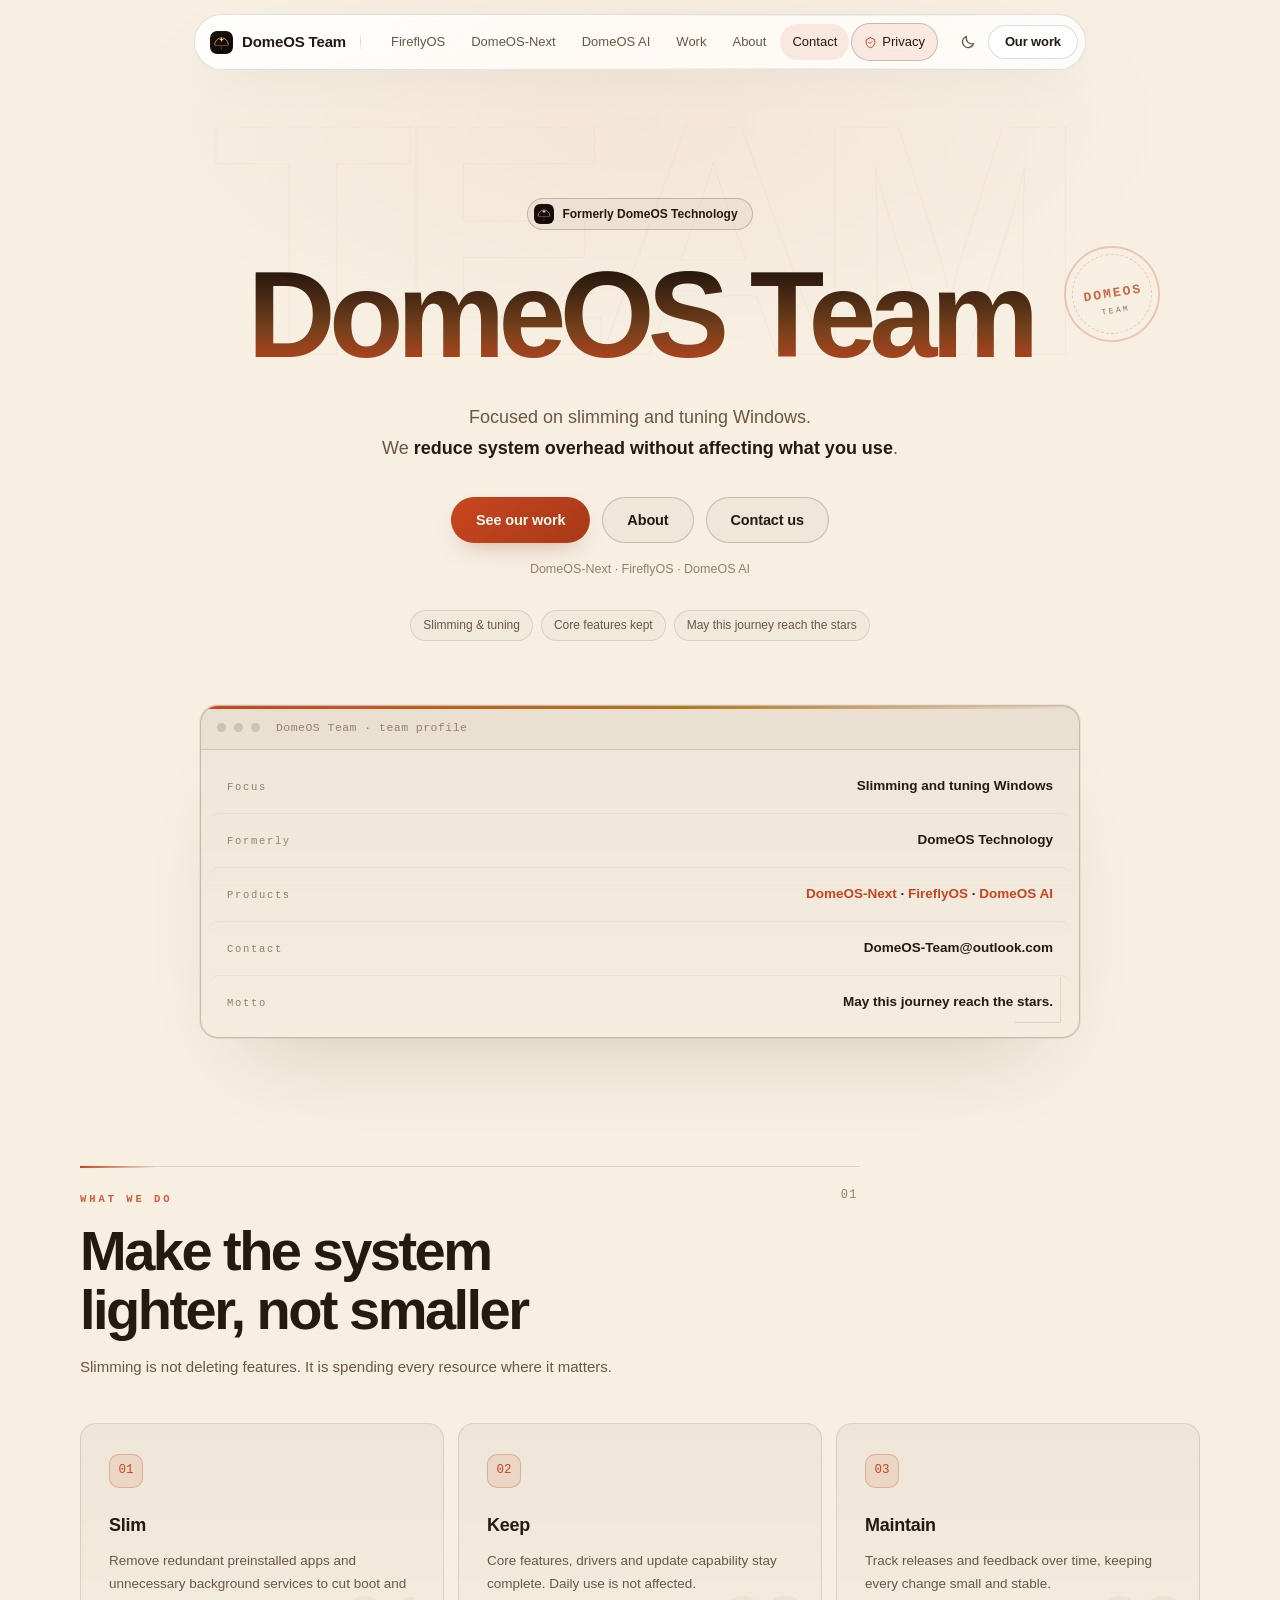
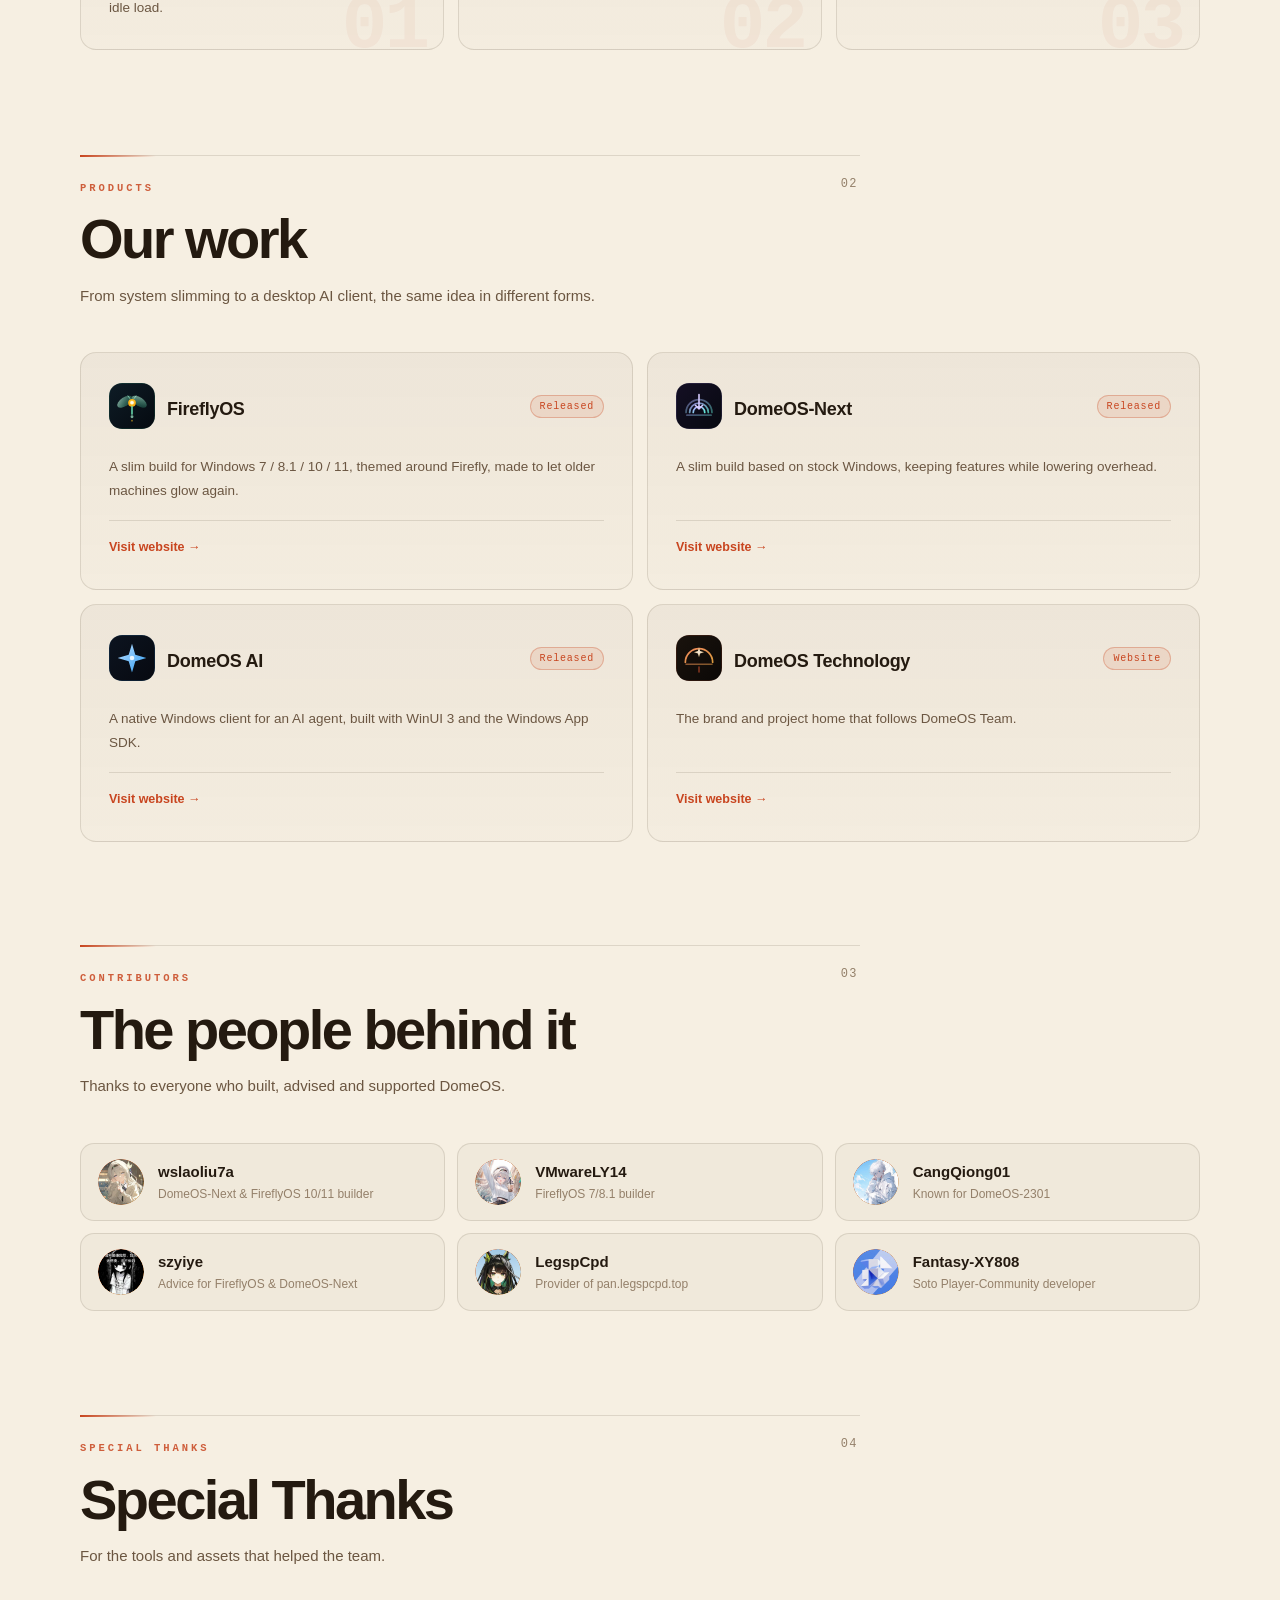
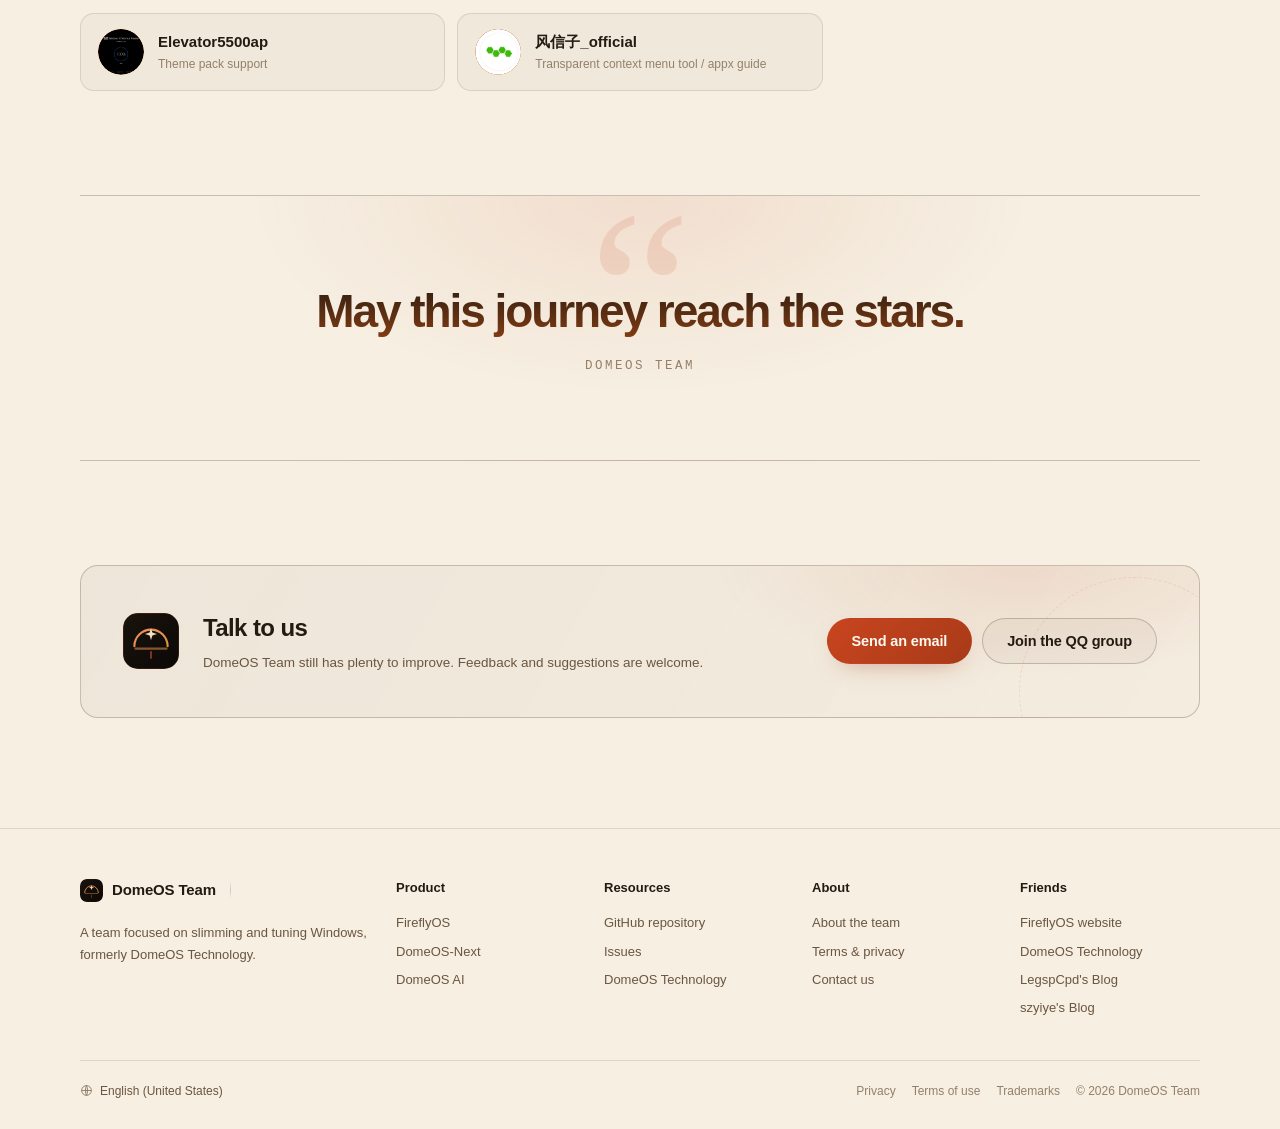
==== commit 75fdf298: "feat: 顶栏改为 DomeOS AI 同款液态玻璃，入场改为淡出幕布" ====
--- a/en/index.html
+++ b/en/index.html
@@ -25,18 +25,11 @@
 <style>html{background:#0e0b08}html[data-color-mode="light"]{background:#f6efe2}</style>
 <link rel="stylesheet" href="../assets/style.css?v=11" />
 <link rel="stylesheet" href="../assets/theme.css?v=11" />
-<link rel="stylesheet" href="../assets/evolve.css?v=1" />
+<link rel="stylesheet" href="../assets/evolve.css?v=3" />
 </head>
 <body>
 
-<noscript><style>.enter{display:none!important}</style></noscript>
-<div class="enter" id="enter" aria-hidden="true">
-  <div class="enter-inner">
-    <img class="enter-logo" src="../assets/logo.svg" alt="" />
-    <span class="enter-word">DomeOS Team</span>
-    <span class="enter-line"><i></i></span>
-  </div>
-</div>
+<div class="page-curtain" aria-hidden="true"></div>
 
 <div class="bg-scene" aria-hidden="true">
   <span class="orb o1"></span>
@@ -211,30 +204,30 @@
       </div>
 
       <div class="members">
-        <div class="member reveal">
+        <a class="member reveal" href="https://space.bilibili.com/1834614293" target="_blank" rel="noopener">
           <span class="avatar"><img src="../assets/people/wslaoliu7a.jpg" alt="" /></span>
-          <div><b><a href="https://space.bilibili.com/1834614293" target="_blank" rel="noopener">wslaoliu7a</a></b><span>DomeOS-Next &amp; FireflyOS 10/11 builder</span></div>
-        </div>
-        <div class="member reveal">
+          <div><b>wslaoliu7a</b><span>DomeOS-Next &amp; FireflyOS 10/11 builder</span></div>
+        </a>
+        <a class="member reveal" href="https://space.bilibili.com/1227511340" target="_blank" rel="noopener">
           <span class="avatar"><img src="../assets/people/vmwarely14.jpg" alt="" /></span>
-          <div><b><a href="https://space.bilibili.com/1227511340" target="_blank" rel="noopener">VMwareLY14</a></b><span>FireflyOS 7/8.1 builder</span></div>
-        </div>
-        <div class="member reveal">
+          <div><b>VMwareLY14</b><span>FireflyOS 7/8.1 builder</span></div>
+        </a>
+        <a class="member reveal" href="https://space.bilibili.com/1995157657" target="_blank" rel="noopener">
           <span class="avatar"><img src="../assets/people/cangqiong01.jpg" alt="" /></span>
-          <div><b><a href="https://space.bilibili.com/1995157657" target="_blank" rel="noopener">CangQiong01</a></b><span>Known for DomeOS-2301</span></div>
-        </div>
-        <div class="member reveal">
+          <div><b>CangQiong01</b><span>Known for DomeOS-2301</span></div>
+        </a>
+        <a class="member reveal" href="https://space.bilibili.com/3493112219437191" target="_blank" rel="noopener">
           <span class="avatar"><img src="../assets/people/szyiye.jpg" alt="" /></span>
-          <div><b><a href="https://space.bilibili.com/3493112219437191" target="_blank" rel="noopener">szyiye</a></b><span>Advice for FireflyOS &amp; DomeOS-Next</span></div>
-        </div>
-        <div class="member reveal">
+          <div><b>szyiye</b><span>Advice for FireflyOS &amp; DomeOS-Next</span></div>
+        </a>
+        <a class="member reveal" href="https://space.bilibili.com/1614911881" target="_blank" rel="noopener">
           <span class="avatar"><img src="../assets/people/legspcpd.jpg" alt="" /></span>
-          <div><b><a href="https://space.bilibili.com/1614911881" target="_blank" rel="noopener">LegspCpd</a></b><span>Provider of pan.legspcpd.top</span></div>
-        </div>
-        <div class="member reveal">
+          <div><b>LegspCpd</b><span>Provider of pan.legspcpd.top</span></div>
+        </a>
+        <a class="member reveal" href="https://github.com/Fantasy-XY808" target="_blank" rel="noopener">
           <span class="avatar"><img src="../assets/people/fantasy-xy808.jpg" alt="" /></span>
-          <div><b><a href="https://github.com/Fantasy-XY808" target="_blank" rel="noopener">Fantasy-XY808</a></b><span>Soto Player-Community developer</span></div>
-        </div>
+          <div><b>Fantasy-XY808</b><span>Soto Player-Community developer</span></div>
+        </a>
       </div>
     </div>
   </section>
@@ -309,7 +302,7 @@
     </div>
     <div class="footer-col">
       <h4>About</h4>
-      <a href="#about">About the team</a>
+      <a href="about.html">About the team</a>
       <a href="../legal.html">Terms &amp; privacy</a>
       <a href="mailto:DomeOS-Team@outlook.com">Contact us</a>
     </div>
@@ -329,12 +322,12 @@
     <div class="footer-legal">
       <a href="../legal.html">Privacy</a>
       <a href="../legal.html">Terms of use</a>
-      <a href="https://liu7pro.github.io/about.html">Trademarks</a>
+      <a href="about.html">Trademarks</a>
       <a href="https://liu7pro.github.io/DomeOS-Team/">© <span id="year">2026</span> DomeOS Team</a>
     </div>
   </div>
 </footer>
 
-<script src="../assets/main.js?v=11"></script>
+<script src="../assets/main.js?v=12"></script>
 </body>
 </html>
--- a/assets/evolve.css
+++ b/assets/evolve.css
@@ -8,92 +8,117 @@
   --ev-mono: "Cascadia Code", "SFMono-Regular", Consolas, monospace;
 }
 
-/* ---------- 统一入场动画 ---------- */
-html.enter-lock,
-html.enter-lock body { overflow: hidden; }
-
-.enter {
+/* ---------- 统一入场：DomeOS AI 同款淡出幕布 ---------- */
+.page-curtain {
   position: fixed;
   inset: 0;
   z-index: 10000;
-  display: grid;
-  place-items: center;
-  background:
-    radial-gradient(ellipse 42% 50% at 50% 46%, rgba(226, 90, 51, .10), transparent 70%),
-    var(--bg);
-  border-radius: 0 0 42px 42px;
-  transition: transform .82s cubic-bezier(.76, 0, .24, 1);
-  will-change: transform;
-}
-.enter-inner {
-  display: flex;
-  flex-direction: column;
-  align-items: center;
-  gap: 18px;
-  animation: enterIn .8s var(--ev-ease) both;
-}
-.enter-logo {
-  width: 54px;
-  height: 54px;
-  padding: 9px;
-  box-sizing: content-box;
-  border-radius: 18px;
-  border: 1px solid var(--border-strong);
-  background: var(--surface-2);
-  box-shadow: 0 0 64px var(--accent-soft);
-  filter: brightness(1.3);
-}
-.enter-word {
-  font-family: var(--ev-mono);
-  font-size: 11px;
-  font-weight: 600;
-  letter-spacing: .46em;
-  text-indent: .46em;
-  text-transform: uppercase;
-  color: var(--text);
-  opacity: .8;
-}
-.enter-line {
-  width: 148px;
-  height: 2px;
-  border-radius: 2px;
-  overflow: hidden;
-  background: rgba(var(--ink-rgb), 0.12);
-}
-.enter-line i {
-  display: block;
-  width: 100%;
-  height: 100%;
-  background: linear-gradient(90deg, var(--accent), var(--accent-2));
-  transform-origin: 0 50%;
-  animation: enterLoad 1s cubic-bezier(.65, 0, .35, 1) .12s both;
-}
-html.enter-done .enter { transform: translateY(-101%); }
-
-@keyframes enterIn {
-  from { opacity: 0; transform: translateY(16px) scale(.98); }
-  to { opacity: 1; transform: none; }
-}
-@keyframes enterLoad {
-  from { transform: scaleX(0); }
-  to { transform: scaleX(1); }
-}
-
-@keyframes heroRise {
-  from { opacity: 0; transform: translateY(20px); }
-  to { opacity: 1; transform: none; }
-}
-@keyframes heroVisual {
-  from { opacity: 0; transform: translateY(18px) scale(.965); }
-  to { opacity: 1; transform: none; }
-}
-html.enter-done .hero .hero-badge { animation: heroRise .8s var(--ev-ease) .12s backwards; }
-html.enter-done .hero h1 { animation: heroRise .95s var(--ev-ease) .2s backwards; }
-html.enter-done .hero .lead { animation: heroRise .9s var(--ev-ease) .3s backwards; }
-html.enter-done .hero .hero-actions { animation: heroRise .9s var(--ev-ease) .38s backwards; }
-html.enter-done .hero .hero-note { animation: heroRise .8s var(--ev-ease) .46s backwards; }
-html.enter-done .hero-chips { animation: heroRise .8s var(--ev-ease) .52s backwards; }
-html.enter-done .showcase { animation: heroVisual 1.15s var(--ev-ease) .28s backwards; }
+  background: var(--bg);
+  pointer-events: none;
+  animation: curtain-out .7s cubic-bezier(.22, 1, .36, 1) .25s forwards;
+}
+@keyframes curtain-out {
+  to { opacity: 0; visibility: hidden; }
+}
+
+/* ---------- 顶栏：DomeOS AI 同款液态玻璃胶囊 ---------- */
+.nav-inner {
+  height: 56px;
+  padding: 5px 7px 5px 15px;
+  gap: 12px;
+  border-radius: 999px;
+  border-color: rgba(255, 255, 255, .16);
+  background-color: rgba(16, 18, 26, .55);
+  background-image: linear-gradient(145deg, rgba(255, 255, 255, .16), rgba(255, 255, 255, .02) 44%, rgba(255, 255, 255, .08));
+  -webkit-backdrop-filter: blur(26px) saturate(180%);
+  backdrop-filter: blur(26px) saturate(180%);
+  box-shadow: 0 18px 44px -22px rgba(0, 0, 0, .9),
+    inset 0 1px 0 rgba(255, 255, 255, .34),
+    inset 0 -1px 0 rgba(0, 0, 0, .26);
+}
+.nav-inner::before {
+  content: "";
+  position: absolute;
+  inset: 0;
+  z-index: 2;
+  border-radius: inherit;
+  padding: 1px;
+  background: linear-gradient(135deg, rgba(255, 255, 255, .55), rgba(255, 255, 255, .04) 34%, rgba(255, 255, 255, .26) 64%, rgba(255, 255, 255, .04));
+  -webkit-mask: linear-gradient(#000 0 0) content-box, linear-gradient(#000 0 0);
+  -webkit-mask-composite: xor;
+  mask: linear-gradient(#000 0 0) content-box, linear-gradient(#000 0 0);
+  mask-composite: exclude;
+  pointer-events: none;
+  transition: none;
+}
+.nav-inner::after {
+  content: "";
+  position: absolute;
+  left: 18%;
+  right: 18%;
+  bottom: -1px;
+  height: 1px;
+  border-radius: 999px;
+  background: linear-gradient(90deg, transparent, rgba(255, 255, 255, .35), transparent);
+  pointer-events: none;
+}
+.brand::after {
+  content: "";
+  width: 1px;
+  height: 18px;
+  margin-left: 5px;
+  background: linear-gradient(180deg, transparent, rgba(255, 255, 255, .22), transparent);
+}
+.nav-links a {
+  padding: 7px 12px;
+  font-size: 13px;
+}
+.nav-links a:hover { background: rgba(255, 255, 255, .08); }
+.nav-actions .btn-sm {
+  padding: 8px 16px;
+  border: 1px solid rgba(255, 255, 255, .2) !important;
+  background: rgba(255, 255, 255, .09) !important;
+  color: var(--text) !important;
+  box-shadow: inset 0 1px 0 rgba(255, 255, 255, .2);
+  -webkit-backdrop-filter: blur(10px);
+  backdrop-filter: blur(10px);
+}
+.nav-actions .btn-sm:hover {
+  background: rgba(255, 255, 255, .16) !important;
+  border-color: rgba(255, 255, 255, .3) !important;
+  filter: none !important;
+  transform: translateY(-1px);
+}
+.site-header.scrolled .nav-inner {
+  background-color: rgba(10, 12, 18, .82);
+  background-image: linear-gradient(145deg, rgba(255, 255, 255, .12), rgba(255, 255, 255, .015) 44%, rgba(255, 255, 255, .06));
+  box-shadow: 0 18px 40px -20px rgba(0, 0, 0, .9),
+    inset 0 1px 0 rgba(255, 255, 255, .28),
+    inset 0 -1px 0 rgba(0, 0, 0, .26);
+}
+html[data-color-mode="light"] .nav-inner {
+  background-color: rgba(255, 255, 255, .62);
+  background-image: linear-gradient(145deg, rgba(255, 255, 255, .9), rgba(255, 255, 255, .3) 48%, rgba(255, 255, 255, .6));
+  border-color: rgba(16, 20, 38, .12);
+  box-shadow: 0 18px 44px -26px rgba(22, 28, 62, .35),
+    inset 0 1px 0 rgba(255, 255, 255, .95);
+}
+html[data-color-mode="light"] .nav-inner::before {
+  background: linear-gradient(135deg, rgba(255, 255, 255, .98), rgba(255, 255, 255, .3) 36%, rgba(16, 20, 38, .14) 66%, rgba(255, 255, 255, .8));
+}
+html[data-color-mode="light"] .brand::after {
+  background: linear-gradient(180deg, transparent, rgba(16, 20, 38, .18), transparent);
+}
+html[data-color-mode="light"] .nav-links a:hover { background: rgba(16, 20, 38, .06); }
+html[data-color-mode="light"] .nav-actions .btn-sm {
+  border-color: rgba(16, 20, 38, .14) !important;
+  background: rgba(255, 255, 255, .75) !important;
+  color: var(--text) !important;
+  box-shadow: inset 0 1px 0 rgba(255, 255, 255, .9);
+}
+html[data-color-mode="light"] .site-header.scrolled .nav-inner {
+  background-color: rgba(255, 255, 255, .86);
+}
 
 /* ---------- 首屏 ---------- */
 .hero {
@@ -362,20 +387,107 @@
 .cta-panel img { width: 56px; height: 56px; }
 .cta-text h2 { font-size: 24px; letter-spacing: -.025em; }
 
+/* ---------- 关于页 ---------- */
+.about-body { padding: 56px 0 0; }
+.about-hero h1 { font-size: clamp(40px, 6vw, 68px); }
+.about-intro { padding: 32px; }
+.about-intro p {
+  color: var(--muted);
+  font-size: 15px;
+  line-height: 1.95;
+}
+.about-meta {
+  display: flex;
+  flex-wrap: wrap;
+  gap: 8px;
+  margin-top: 20px;
+}
+.about-meta span {
+  padding: 4px 11px;
+  border: 1px solid var(--border);
+  border-radius: 999px;
+  font-family: var(--ev-mono);
+  font-size: 10.5px;
+  color: var(--faint);
+}
+.about-body .section-head { margin: 64px 0 28px; }
+.link-grid {
+  display: grid;
+  grid-template-columns: repeat(2, minmax(0, 1fr));
+  gap: 12px;
+}
+.link-grid a {
+  display: flex;
+  align-items: center;
+  justify-content: space-between;
+  gap: 14px;
+  padding: 16px 18px;
+  border: 1px solid var(--border);
+  border-radius: 14px;
+  background: rgba(var(--ink-rgb), 0.026);
+  font-size: 14px;
+  transition: border-color .25s, background .25s, transform .25s var(--ease);
+}
+.link-grid a::after {
+  content: "↗";
+  color: var(--accent);
+  font-family: var(--ev-mono);
+  font-size: 12px;
+}
+.link-grid a:hover {
+  border-color: var(--accent-line);
+  background: rgba(var(--ink-rgb), 0.05);
+  transform: translateY(-2px);
+}
+.about-body .quote { margin-top: 64px; }
+.about-contact-block { margin-top: 36px; }
+.about-contact {
+  margin-top: 12px;
+  color: var(--muted);
+  font-size: 14px;
+  line-height: 1.9;
+}
+.about-contact a {
+  color: var(--accent);
+  text-decoration: underline;
+  text-underline-offset: 3px;
+}
+.about-join { margin-top: 24px; }
+.about-legal { margin-top: 14px; font-size: 13px; }
+.about-legal a { color: var(--faint); transition: color .2s; }
+.about-legal a:hover { color: var(--text); }
+
 /* ---------- 响应式 ---------- */
 @media (max-width: 900px) {
   .hero-seal { display: none; }
   .hero::after { opacity: .10; }
 }
+@media (max-width: 760px) {
+  .nav-actions .btn-sm { display: none; }
+}
+@media (max-width: 760px) {
+  .link-grid { grid-template-columns: 1fr; }
+  .about-intro { padding: 24px; }
+}
 @media (max-width: 560px) {
   .hero::after { display: none; }
   .hero h1 { font-size: 46px; }
 }
 
+/* ---------- 响应式 ---------- */
+@media (max-width: 760px) {
+  .brand::after { display: none; }
+  .nav-inner {
+    height: 50px;
+    padding: 4px 6px 4px 12px;
+    gap: 8px;
+    -webkit-backdrop-filter: none;
+    backdrop-filter: none;
+  }
+  .nav-inner::after { display: none; }
+}
+
 /* ---------- 降级 ---------- */
 @media (prefers-reduced-motion: reduce) {
-  .enter { display: none; }
-  html.enter-lock, html.enter-lock body { overflow: auto; }
-  .enter-line i { animation: none !important; }
-  html.enter-done .hero * { animation: none !important; }
-}
+  .page-curtain { display: none; }
+}
